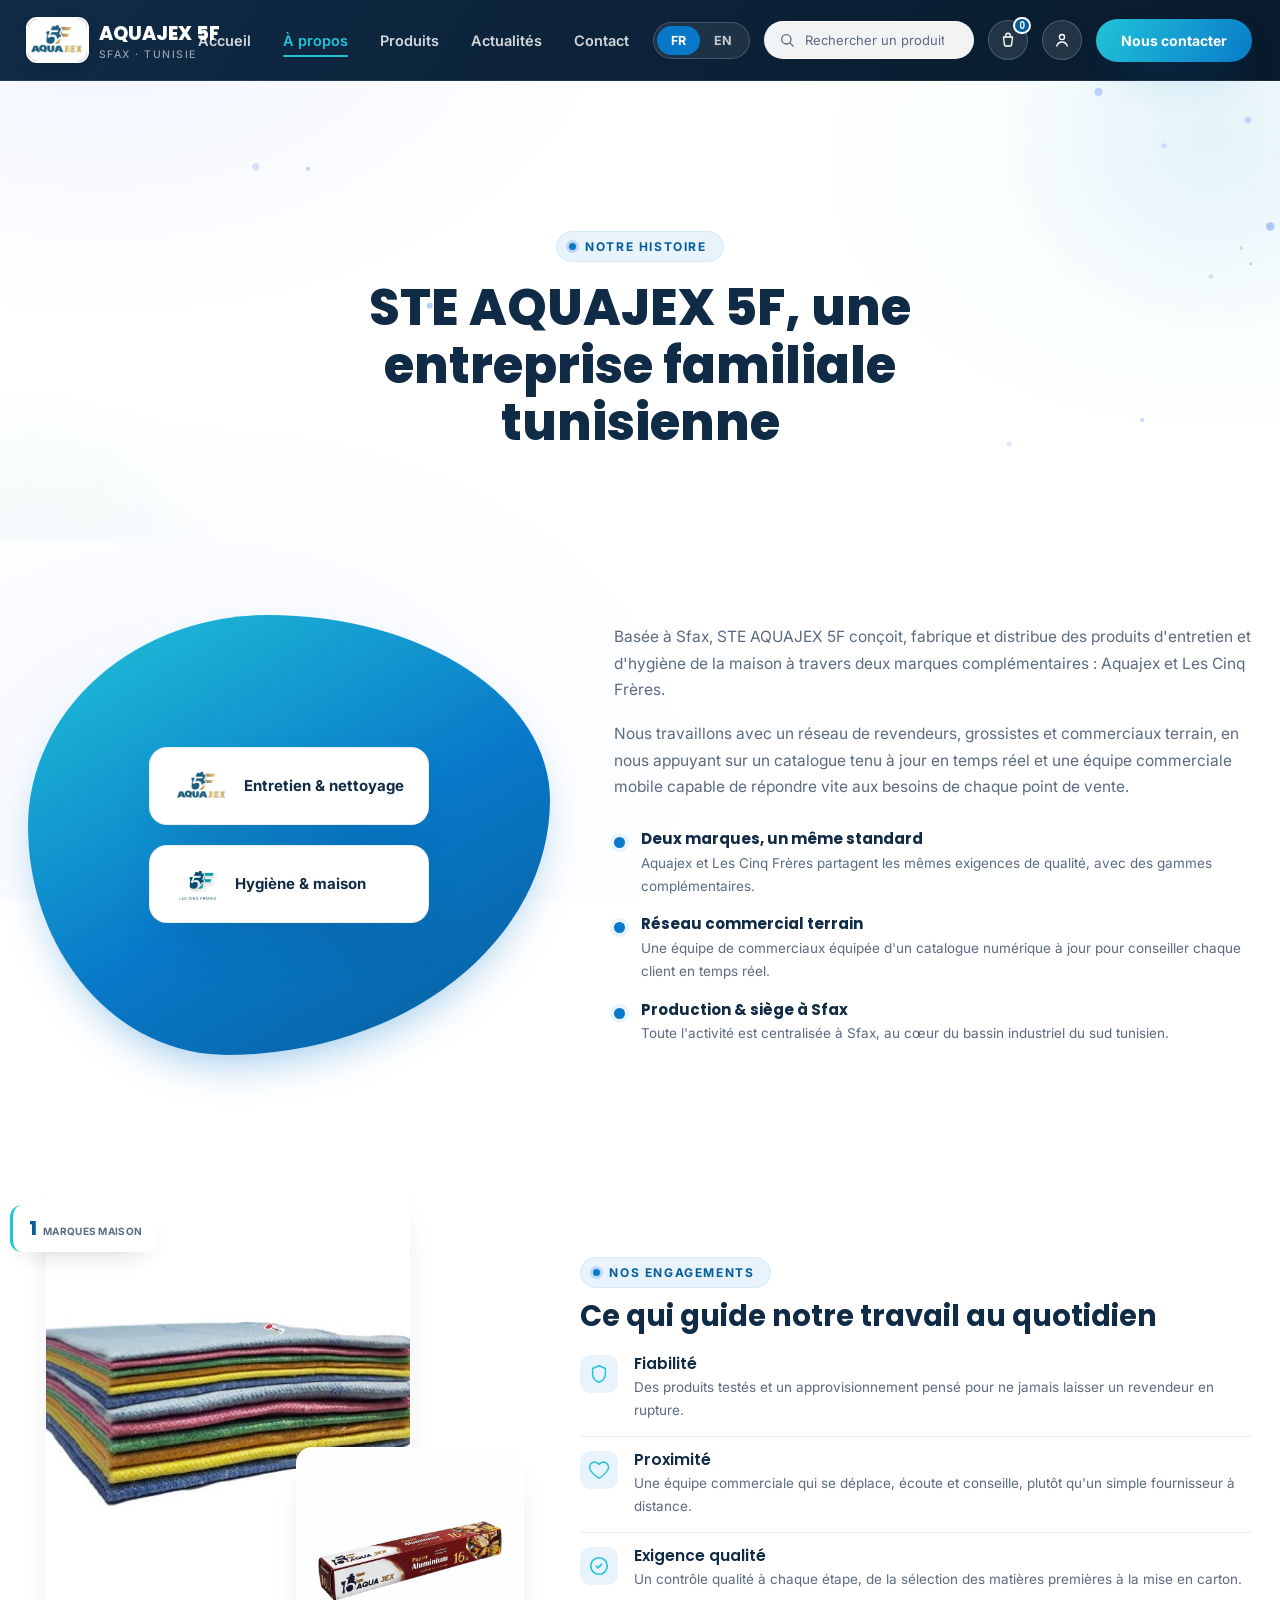
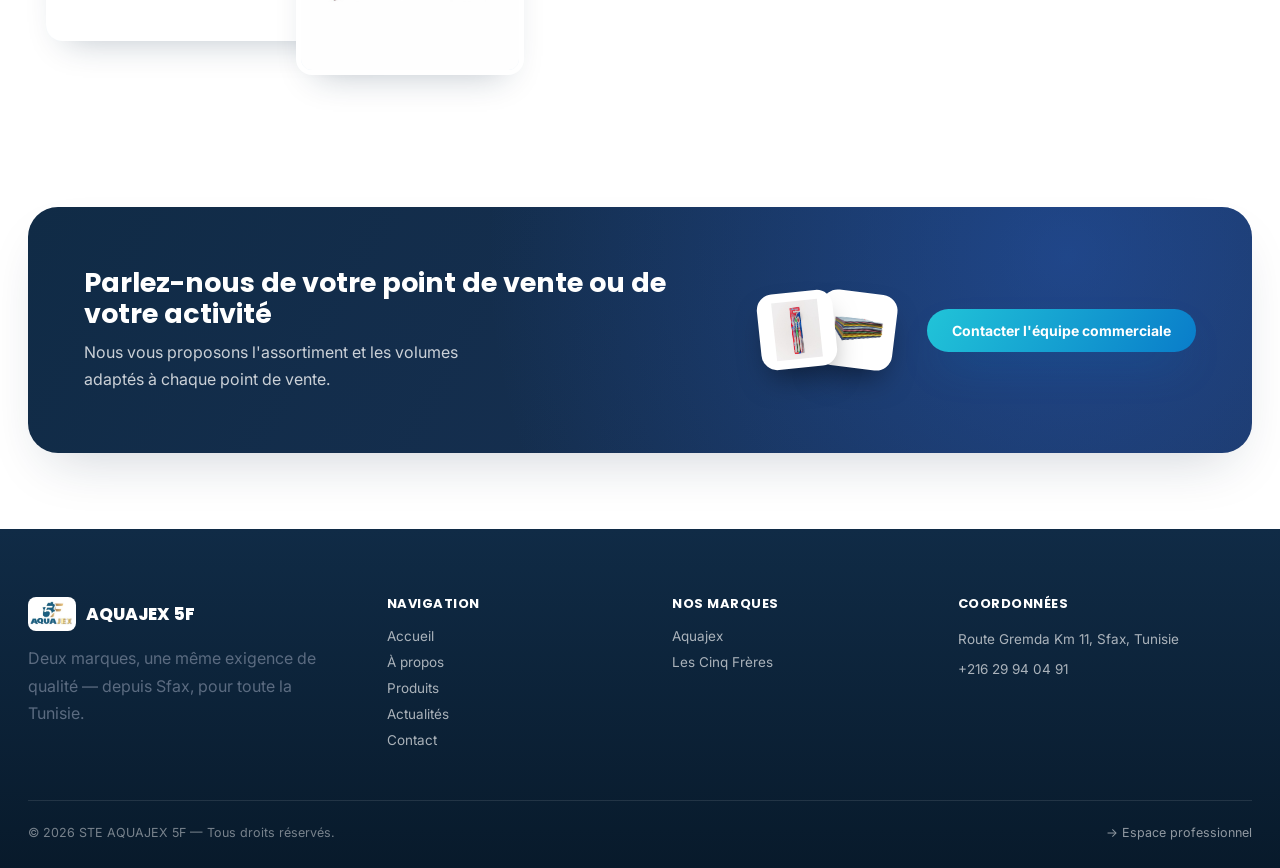
==== about.html @ e7f41054 "Add an animated new-products ticker banner to the homepage" ====
<!doctype html>
<html lang="fr">
<head>
<meta charset="UTF-8" />
<meta name="viewport" content="width=device-width, initial-scale=1" />
<title>À propos — Aquajex 5F</title>
<meta name="description" content="STE AQUAJEX 5F : fabricant et distributeur tunisien basé à Sfax, derrière les marques Aquajex et Les Cinq Frères." />
<link rel="icon" href="images/logo_aquajex.jpg" />
<link rel="preconnect" href="https://fonts.googleapis.com" />
<link rel="preconnect" href="https://fonts.gstatic.com" crossorigin />
<link href="https://fonts.googleapis.com/css2?family=Inter:wght@400;500;600;700&family=Poppins:wght@600;700;800&family=Caveat:wght@600;700&display=swap" rel="stylesheet" />
<link rel="stylesheet" href="css/style.css?v=55" />
</head>
<body>

<header class="site-header">
  <div class="container">
    <a href="index.html" class="brand">
      <img src="images/logo_aquajex.jpg" alt="Aquajex 5F" />
      <span>AQUAJEX 5F<span class="sub">Sfax · Tunisie</span></span>
    </a>
    <nav class="main-nav">
      <a href="index.html" data-i18n="nav.home">Accueil</a>
      <a href="about.html" class="active" data-i18n="nav.about">À propos</a>
      <a href="products.html" data-i18n="nav.products">Produits</a>
      <a href="news.html" data-i18n="nav.news">Actualités</a>
      <a href="contact.html" data-i18n="nav.contact">Contact</a>
    </nav>
    <div class="header-actions">
      <div class="lang-switch">
        <button data-lang="fr">FR</button>
        <button data-lang="en">EN</button>
      </div>
      <form class="header-search" action="products.html" method="get">
        <svg width="16" height="16" viewBox="0 0 24 24" fill="none"><circle cx="11" cy="11" r="7" stroke="currentColor" stroke-width="2"/><path d="M21 21l-4.3-4.3" stroke="currentColor" stroke-width="2" stroke-linecap="round"/></svg>
        <input type="search" name="q" data-i18n-placeholder="header.search" placeholder="Rechercher un produit..." />
      </form>
      <button type="button" class="icon-btn icon-cart" id="cart-toggle" aria-label="Panier" title="Panier">
        <svg width="18" height="18" viewBox="0 0 24 24" fill="none"><path d="M6 8h12l-1.2 10.2a2 2 0 01-2 1.8H9.2a2 2 0 01-2-1.8L6 8z" stroke="currentColor" stroke-width="1.8" stroke-linejoin="round"/><path d="M9 8V6a3 3 0 016 0v2" stroke="currentColor" stroke-width="1.8" stroke-linecap="round"/></svg>
        <span class="badge" id="cart-count" hidden>0</span>
      </button>
      <a href="https://malekjaber8.github.io/aquajex/" target="_blank" rel="noopener" class="icon-btn icon-account" aria-label="Espace professionnel" title="Espace professionnel">
        <svg width="18" height="18" viewBox="0 0 24 24" fill="none"><circle cx="12" cy="8" r="3.4" stroke="currentColor" stroke-width="1.8"/><path d="M5 20c1.3-3.5 4-5.3 7-5.3s5.7 1.8 7 5.3" stroke="currentColor" stroke-width="1.8" stroke-linecap="round"/></svg>
      </a>
      <a href="contact.html" class="btn btn-primary"><span class="full" data-i18n="nav.cta">Nous contacter</span></a>
      <button class="menu-toggle" aria-label="Menu"><span></span><span></span><span></span></button>
    </div>
  </div>
</header>

<section class="hero hero-compact">
  <canvas class="hero-canvas" id="hero-particles"></canvas>
  <div class="hero-blob-bg blob-a"></div>
  <div class="hero-blob-bg blob-b"></div>
  <div class="container">
    <div>
      <span class="eyebrow" data-i18n="about.eyebrow">Notre histoire</span>
      <h1 data-i18n="about.title">STE AQUAJEX 5F, une entreprise familiale tunisienne</h1>
    </div>
  </div>
</section>

<section class="alt">
  <div class="container">
    <div class="about-split">
      <div class="about-figure reveal">
        <div class="logos">
          <div class="pill">
            <img src="images/logo_aquajex.jpg" alt="Aquajex" />
            <span data-i18n="about.badge1">Entretien & nettoyage</span>
          </div>
          <div class="pill">
            <img src="images/logo_cinq_freres.png" alt="Les Cinq Frères" />
            <span data-i18n="about.badge2">Hygiène & maison</span>
          </div>
        </div>
      </div>
      <div class="reveal">
        <p style="margin-bottom:18px; font-size:15.5px;" data-i18n="about.p1">Basée à Sfax, STE AQUAJEX 5F conçoit, fabrique et distribue des produits d'entretien et d'hygiène de la maison à travers deux marques complémentaires : Aquajex et Les Cinq Frères.</p>
        <p style="font-size:15.5px;" data-i18n="about.p2">Nous travaillons avec un réseau de revendeurs, grossistes et commerciaux terrain, en nous appuyant sur un catalogue tenu à jour en temps réel et une équipe commerciale mobile capable de répondre vite aux besoins de chaque point de vente.</p>

        <div class="timeline">
          <div class="timeline-item">
            <div class="timeline-dot"></div>
            <div>
              <h4 data-i18n="about.tl1.title">Deux marques, un même standard</h4>
              <p data-i18n="about.tl1.text">Aquajex et Les Cinq Frères partagent les mêmes exigences de qualité, avec des gammes complémentaires.</p>
            </div>
          </div>
          <div class="timeline-item">
            <div class="timeline-dot"></div>
            <div>
              <h4 data-i18n="about.tl2.title">Réseau commercial terrain</h4>
              <p data-i18n="about.tl2.text">Une équipe de commerciaux équipée d'un catalogue numérique à jour pour conseiller chaque client en temps réel.</p>
            </div>
          </div>
          <div class="timeline-item">
            <div class="timeline-dot"></div>
            <div>
              <h4 data-i18n="about.tl3.title">Production & siège à Sfax</h4>
              <p data-i18n="about.tl3.text">Toute l'activité est centralisée à Sfax, au cœur du bassin industriel du sud tunisien.</p>
            </div>
          </div>
        </div>
      </div>
    </div>
  </div>
</section>

<section class="value-section">
  <div class="deco-blob deco-1"></div>
  <div class="deco-blob deco-2"></div>
  <div class="container">
    <div class="why-split">
      <div class="why-media reveal">
        <div class="why-photo why-photo-1">
          <img src="images/products/serpilliere.jpg" alt="Serpillières Les Cinq Frères" loading="lazy" />
        </div>
        <div class="why-photo why-photo-2">
          <img src="images/products/aluminium.jpg" alt="Papier aluminium Les Cinq Frères" loading="lazy" />
        </div>
        <div class="why-badge">
          <strong data-count="2" data-suffix="">0</strong>
          <span data-i18n="home.stat1.l">marques maison</span>
        </div>
      </div>
      <div class="why-content">
        <div class="section-head left reveal">
          <span class="eyebrow" data-i18n="about.values.eyebrow">Nos engagements</span>
          <h2 data-i18n="about.values.title">Ce qui guide notre travail au quotidien</h2>
        </div>
        <div class="why-list">
          <div class="why-item reveal">
            <div class="why-icon">
              <svg width="22" height="22" viewBox="0 0 24 24" fill="none"><path d="M12 3l7 3v6c0 4.5-3 7.5-7 9-4-1.5-7-4.5-7-9V6l7-3z" stroke="currentColor" stroke-width="1.6" stroke-linejoin="round"/></svg>
            </div>
            <div>
              <h3 data-i18n="about.v1.title">Fiabilité</h3>
              <p data-i18n="about.v1.text">Des produits testés et un approvisionnement pensé pour ne jamais laisser un revendeur en rupture.</p>
            </div>
          </div>
          <div class="why-item reveal">
            <div class="why-icon">
              <svg width="22" height="22" viewBox="0 0 24 24" fill="none"><path d="M12 21s-7-4.6-9.5-9A5.5 5.5 0 0112 6a5.5 5.5 0 019.5 6c-2.5 4.4-9.5 9-9.5 9z" stroke="currentColor" stroke-width="1.6" stroke-linejoin="round"/></svg>
            </div>
            <div>
              <h3 data-i18n="about.v2.title">Proximité</h3>
              <p data-i18n="about.v2.text">Une équipe commerciale qui se déplace, écoute et conseille, plutôt qu'un simple fournisseur à distance.</p>
            </div>
          </div>
          <div class="why-item reveal">
            <div class="why-icon">
              <svg width="22" height="22" viewBox="0 0 24 24" fill="none"><path d="M9 12l2 2 4-4M21 12a9 9 0 11-18 0 9 9 0 0118 0z" stroke="currentColor" stroke-width="1.8" stroke-linecap="round" stroke-linejoin="round"/></svg>
            </div>
            <div>
              <h3 data-i18n="about.v3.title">Exigence qualité</h3>
              <p data-i18n="about.v3.text">Un contrôle qualité à chaque étape, de la sélection des matières premières à la mise en carton.</p>
            </div>
          </div>
        </div>
      </div>
    </div>
  </div>
</section>

<section>
  <div class="container">
    <div class="cta-band reveal">
      <div>
        <h2 data-i18n="home.cta.title">Envie de référencer nos produits ?</h2>
        <p data-i18n="home.cta.text">Parlez-nous de votre point de vente ou de votre activité : nous vous proposons l'assortiment et les volumes adaptés.</p>
      </div>
      <div class="cta-photos">
        <div class="tile"><img src="images/products/featured/brosse-a-dents.jpg" alt="Brosses à dents Aquajex" loading="lazy" /></div>
        <div class="tile"><img src="images/products/featured/serpilliere.jpg" alt="Serpillières Les Cinq Frères" loading="lazy" /></div>
      </div>
      <div class="actions">
        <a href="contact.html" class="btn btn-gold"><span data-i18n="home.cta.btn">Contacter l'équipe commerciale</span></a>
      </div>
    </div>
  </div>
</section>

<footer class="site-footer">
  <div class="container">
    <div class="footer-grid">
      <div>
        <div class="footer-brand">
          <img src="images/logo_aquajex.jpg" alt="Aquajex 5F" />
          AQUAJEX 5F
        </div>
        <p data-i18n="footer.tagline">Deux marques, une même exigence de qualité — depuis Sfax, pour toute la Tunisie.</p>
      </div>
      <div class="footer-col">
        <h4 data-i18n="footer.nav">Navigation</h4>
        <a href="index.html" data-i18n="nav.home">Accueil</a>
        <a href="about.html" data-i18n="nav.about">À propos</a>
        <a href="products.html" data-i18n="nav.products">Produits</a>
        <a href="news.html" data-i18n="nav.news">Actualités</a>
        <a href="contact.html" data-i18n="nav.contact">Contact</a>
      </div>
      <div class="footer-col">
        <h4 data-i18n="footer.brands">Nos marques</h4>
        <a href="products.html">Aquajex</a>
        <a href="products.html">Les Cinq Frères</a>
      </div>
      <div class="footer-col">
        <h4 data-i18n="footer.contact">Coordonnées</h4>
        <p>Route Gremda Km 11, Sfax, Tunisie</p>
        <a href="tel:+21629940491">+216 29 94 04 91</a>
      </div>
    </div>
    <div class="footer-bottom">
      <span>© <span id="year"></span> STE AQUAJEX 5F — <span data-i18n="footer.rights">Tous droits réservés.</span></span>
      <a href="https://malekjaber8.github.io/aquajex/" target="_blank" rel="noopener" style="color:rgba(255,255,255,.55);">→ <span data-i18n="footer.internal">Espace professionnel</span></a>
    </div>
  </div>
</footer>

<div class="cart-drawer" id="cart-drawer">
  <div class="cart-drawer-panel">
    <div class="cart-drawer-head">
      <h3 data-i18n="cart.title">Votre panier</h3>
      <button type="button" class="cart-drawer-close" id="cart-drawer-close" aria-label="Fermer">
        <svg width="15" height="15" viewBox="0 0 24 24" fill="none"><path d="M6 6l12 12M18 6L6 18" stroke="currentColor" stroke-width="2" stroke-linecap="round"/></svg>
      </button>
    </div>
    <div class="cart-drawer-scroll">
      <div class="cart-items" id="cart-items"></div>
      <p class="cart-empty" id="cart-empty" data-i18n="cart.empty">Votre panier est vide.</p>
      <form id="cart-checkout-form" class="cart-checkout-form" hidden>
        <h4 data-i18n="cart.checkout.title">Vos coordonnées</h4>
        <div class="field">
          <label data-i18n="cart.form.type">Vous êtes</label>
          <select name="clientType" id="cart-client-type">
            <option value="particulier" data-i18n="cart.form.type.individual">Particulier</option>
            <option value="societe" data-i18n="cart.form.type.company">Société</option>
          </select>
        </div>
        <div class="field" id="cart-company-field" hidden>
          <label data-i18n="cart.form.companyname">Nom de la société</label>
          <input type="text" name="societe" />
        </div>
        <div class="form-row">
          <div class="field">
            <label data-i18n="cart.form.lastname">Nom</label>
            <input type="text" name="nom" required />
          </div>
          <div class="field">
            <label data-i18n="cart.form.firstname">Prénom</label>
            <input type="text" name="prenom" required />
          </div>
        </div>
        <div class="form-row">
          <div class="field">
            <label data-i18n="cart.form.phone">Téléphone</label>
            <input type="tel" name="phone" required />
          </div>
          <div class="field">
            <label data-i18n="cart.form.city">Ville</label>
            <input type="text" name="ville" required />
          </div>
        </div>
        <div class="field">
          <label data-i18n="cart.form.address">Adresse</label>
          <input type="text" name="adresse" required />
        </div>
        <button type="submit" class="btn btn-gold" style="width:100%; justify-content:center;">
          <span data-i18n="cart.form.submit">Envoyer la commande</span>
        </button>
        <p id="cart-form-status" role="status" style="font-size:12.5px; margin-top:12px; font-weight:700;"></p>
      </form>
    </div>
  </div>
</div>

<script src="js/main.js?v=55"></script>
<script>document.getElementById('year').textContent = new Date().getFullYear();</script>
</body>
</html>
---- css/style.css ----
:root {
  --blue: #0879c9;
  --blue-deep: #075d9c;
  --blue-bright: #21c4d8;
  --blue-soft: #e8f3fb;
  --blue-soft2: #d3e9f7;
  --navy: #102b46;
  --navy-deep: #081a2b;
  --gold: #e3b655;
  --teal: #21c4d8;
  --ink: #16222f;
  --muted: #5b6b80;
  --line: rgba(16, 43, 70, 0.08);
  --bg: #ffffff;
  --card: #ffffff;
  --shadow: 0 24px 56px -22px rgba(16, 43, 70, 0.22);
  --shadow-sm: 0 10px 28px -14px rgba(16, 43, 70, 0.16);
  --shadow-blue: 0 20px 44px -16px rgba(8, 121, 201, 0.45);
  --radius: 22px;
  --radius-sm: 14px;
  --maxw: 1320px;
}

* {
  box-sizing: border-box;
}

html {
  scroll-behavior: smooth;
}

body {
  margin: 0;
  font-family: "Inter", -apple-system, BlinkMacSystemFont, "Segoe UI", sans-serif;
  color: var(--ink);
  background:
    radial-gradient(900px 560px at 8% 0%, rgba(47, 111, 237, 0.07), transparent 60%),
    radial-gradient(760px 520px at 95% 18%, rgba(63, 208, 201, 0.06), transparent 60%),
    radial-gradient(900px 620px at 15% 85%, rgba(47, 111, 237, 0.05), transparent 60%),
    var(--bg);
  background-attachment: fixed;
  -webkit-font-smoothing: antialiased;
  overflow-x: hidden;
}

h1, h2, h3, h4 {
  font-family: "Poppins", "Inter", sans-serif;
  color: var(--navy);
  line-height: 1.15;
  margin: 0;
}

p {
  margin: 0;
  color: var(--muted);
  line-height: 1.7;
}

a {
  color: inherit;
  text-decoration: none;
}

img {
  max-width: 100%;
  display: block;
}

.container {
  max-width: var(--maxw);
  margin: 0 auto;
  padding: 0 28px;
}

.script {
  font-family: "Caveat", cursive;
}

.eyebrow {
  display: inline-flex;
  align-items: center;
  gap: 9px;
  font-size: 12px;
  font-weight: 700;
  letter-spacing: 1.6px;
  text-transform: uppercase;
  color: var(--blue-deep);
  background: var(--blue-soft);
  border: 1px solid var(--blue-soft2);
  padding: 7px 16px 7px 12px;
  border-radius: 30px;
}

.eyebrow::before {
  content: "";
  width: 7px;
  height: 7px;
  border-radius: 50%;
  background: var(--blue);
  box-shadow: 0 0 0 3px rgba(47, 111, 237, 0.22);
  animation: pulse-dot 2.4s ease-in-out infinite;
}

@keyframes pulse-dot {
  0%, 100% { transform: scale(1); }
  50% { transform: scale(1.35); }
}

/* ---------- Header ---------- */

.site-header {
  position: sticky;
  top: 0;
  z-index: 100;
  background: linear-gradient(120deg, var(--navy), var(--navy-deep));
  border-bottom: 1px solid rgba(255, 255, 255, 0.08);
}

.site-header .container {
  display: grid;
  grid-template-columns: auto 1fr auto;
  align-items: center;
  column-gap: 24px;
  height: 80px;
  max-width: 1400px;
}

.brand {
  display: flex;
  align-items: center;
  gap: 12px;
  font-family: "Poppins", sans-serif;
  font-weight: 800;
  font-size: 19px;
  color: #fff;
  flex-shrink: 0;
  white-space: nowrap;
}

.brand img {
  height: 42px;
  width: auto;
  flex-shrink: 0;
  border-radius: 9px;
  box-shadow: 0 0 0 2px #fff, 0 6px 16px -6px rgba(0, 0, 0, 0.35);
}

.brand span.sub {
  display: block;
  white-space: nowrap;
  font-family: "Inter", sans-serif;
  font-weight: 500;
  font-size: 10.5px;
  letter-spacing: 1.5px;
  color: rgba(255, 255, 255, 0.55);
  text-transform: uppercase;
}

nav.main-nav {
  display: flex;
  align-items: center;
  justify-self: center;
  gap: 32px;
}

nav.main-nav a {
  font-size: 14.5px;
  font-weight: 600;
  color: rgba(255, 255, 255, 0.82);
  position: relative;
  padding: 6px 0;
  white-space: nowrap;
  transition: color 0.2s ease;
}

nav.main-nav a.active,
nav.main-nav a:hover {
  color: var(--teal);
}

nav.main-nav a.active::after {
  content: "";
  position: absolute;
  left: 0;
  right: 0;
  bottom: -2px;
  height: 2px;
  background: var(--teal);
  border-radius: 2px;
}

.header-actions {
  display: flex;
  align-items: center;
  gap: 14px;
  flex-shrink: 0;
}

.lang-switch {
  display: flex;
  border: 1px solid rgba(255, 255, 255, 0.18);
  border-radius: 20px;
  overflow: hidden;
  background: rgba(255, 255, 255, 0.08);
  padding: 3px;
}

.lang-switch button {
  border: none;
  background: transparent;
  font-family: inherit;
  font-size: 12.5px;
  font-weight: 700;
  padding: 7px 14px;
  cursor: pointer;
  color: rgba(255, 255, 255, 0.75);
  border-radius: 16px;
}

.lang-switch button.active {
  background: var(--blue);
  color: #fff;
}

.btn {
  display: inline-flex;
  align-items: center;
  gap: 8px;
  padding: 13px 25px;
  border-radius: 30px;
  font-weight: 700;
  font-size: 14px;
  cursor: pointer;
  border: none;
  white-space: nowrap;
  position: relative;
  overflow: hidden;
  transition: transform 0.2s ease, box-shadow 0.2s ease;
}

.btn svg {
  flex-shrink: 0;
}

.btn:active {
  transform: translateY(1px) scale(0.98);
}

.btn-primary {
  background: linear-gradient(120deg, var(--navy), #1a3258);
  color: #fff;
  box-shadow: 0 12px 24px -10px rgba(16, 35, 63, 0.55);
}

.btn-primary:hover {
  transform: translateY(-2px);
  box-shadow: 0 18px 30px -10px rgba(16, 35, 63, 0.65);
}

.site-header .btn-primary {
  background: linear-gradient(120deg, var(--blue-bright), var(--blue), var(--blue-deep));
  background-size: 220% 100%;
  box-shadow: var(--shadow-blue);
}

.site-header .btn-primary:hover {
  background-position: 100% 0;
  box-shadow: 0 22px 40px -14px rgba(8, 121, 201, 0.6);
}

.btn-gold {
  background: linear-gradient(120deg, var(--blue-bright), var(--blue), var(--blue-deep));
  background-size: 220% 100%;
  color: #fff;
  box-shadow: var(--shadow-blue);
}

.btn-gold:hover {
  background-position: 100% 0;
  transform: translateY(-2px);
  box-shadow: 0 22px 40px -14px rgba(47, 111, 237, 0.6);
}

.btn-outline {
  background: #fff;
  border: 1.5px solid var(--line);
  color: var(--navy);
  box-shadow: var(--shadow-sm);
}

.btn-outline:hover {
  border-color: var(--blue);
  color: var(--blue);
  transform: translateY(-2px);
}

.btn-whatsapp {
  background: #25d366;
  color: #fff;
  box-shadow: 0 12px 24px -10px rgba(37, 211, 102, 0.55);
}

.btn-whatsapp:hover {
  transform: translateY(-2px);
  box-shadow: 0 18px 30px -10px rgba(37, 211, 102, 0.65);
}

.cta-band .btn-outline {
  background: rgba(255, 255, 255, 0.1);
  border-color: rgba(255, 255, 255, 0.25);
  color: #fff;
  box-shadow: none;
}

.cta-band .btn-outline:hover {
  background: #fff;
  color: var(--navy);
}

.header-search {
  display: flex;
  align-items: center;
  gap: 8px;
  background: rgba(255, 255, 255, 0.95);
  border: 1px solid rgba(255, 255, 255, 0.4);
  border-radius: 20px;
  padding: 9px 14px;
  width: 210px;
  flex-shrink: 0;
}

.header-search svg {
  color: var(--muted);
  flex-shrink: 0;
}

.header-search input {
  border: none;
  background: transparent;
  font-family: inherit;
  font-size: 13px;
  color: var(--navy);
  outline: none;
  width: 100%;
  min-width: 0;
}

.header-search input::placeholder {
  color: var(--muted);
}

.icon-btn {
  position: relative;
  display: flex;
  align-items: center;
  justify-content: center;
  width: 40px;
  height: 40px;
  border-radius: 50%;
  background: rgba(255, 255, 255, 0.1);
  color: #fff;
  border: 1px solid rgba(255, 255, 255, 0.2);
  flex-shrink: 0;
  transition: background 0.2s ease, color 0.2s ease, transform 0.2s ease;
}

.icon-btn:hover {
  background: var(--blue);
  color: #fff;
  transform: translateY(-2px);
}

.icon-btn .badge {
  position: absolute;
  top: -4px;
  right: -4px;
  min-width: 17px;
  height: 17px;
  padding: 0 4px;
  border-radius: 10px;
  background: var(--blue-deep);
  color: #fff;
  font-size: 10px;
  font-weight: 800;
  display: flex;
  align-items: center;
  justify-content: center;
  border: 2px solid #fff;
}

.menu-toggle {
  display: none;
  background: none;
  border: none;
  cursor: pointer;
  padding: 6px;
}

.menu-toggle span {
  display: block;
  width: 22px;
  height: 2px;
  background: #fff;
  margin: 5px 0;
  border-radius: 2px;
}

/* ---------- Hero ---------- */

.hero {
  position: relative;
  padding: 64px 0 30px;
  overflow: hidden;
}

.hero .container {
  position: relative;
  z-index: 2;
  display: grid;
  grid-template-columns: 1fr 0.95fr;
  gap: 50px;
  align-items: center;
}

.hero h1 {
  font-size: 50px;
  font-weight: 800;
  margin: 18px 0 20px;
}

.hero h1 .accent {
  position: relative;
  color: var(--blue);
  white-space: nowrap;
}

.hero h1 .accent svg {
  position: absolute;
  left: 0;
  bottom: -14px;
  width: 100%;
  height: 14px;
}

.hero p.lead {
  font-size: 17px;
  max-width: 500px;
  margin-bottom: 34px;
}

.hero-actions {
  display: flex;
  gap: 14px;
  flex-wrap: wrap;
}

.hero-stats {
  display: flex;
  gap: 30px;
  margin-top: 34px;
}

.hero-stats > div {
  display: flex;
  align-items: center;
  gap: 12px;
}

.stat-icon {
  width: 46px;
  height: 46px;
  border-radius: 50%;
  background: var(--blue-soft);
  color: var(--blue);
  display: flex;
  align-items: center;
  justify-content: center;
  flex-shrink: 0;
}

.hero-stats strong {
  display: block;
  font-family: "Poppins", sans-serif;
  font-size: 23px;
  color: var(--navy);
  font-weight: 800;
  line-height: 1.1;
}

.hero-stats span {
  font-size: 12px;
  color: var(--muted);
  letter-spacing: 0.2px;
}

/* ---------- Hero visual: illustrated water panel ---------- */

.hero-visual {
  position: relative;
  display: flex;
  align-items: center;
  justify-content: center;
  min-height: 460px;
}

.hero-blob {
  position: absolute;
  inset: 0;
  background: linear-gradient(150deg, var(--blue-bright) 0%, var(--blue) 55%, var(--blue-deep) 100%);
  border-radius: 42% 58% 68% 32% / 45% 40% 60% 55%;
  animation: blob-morph 11s ease-in-out infinite alternate;
  box-shadow: var(--shadow-blue);
}

@keyframes blob-morph {
  0% { border-radius: 42% 58% 68% 32% / 45% 40% 60% 55%; }
  50% { border-radius: 58% 42% 40% 60% / 60% 55% 45% 40%; }
  100% { border-radius: 48% 52% 55% 45% / 40% 60% 40% 60%; }
}

.hero-canvas {
  position: absolute;
  inset: 0;
  z-index: 1;
  pointer-events: none;
}

.hero-visual .ripple {
  position: absolute;
  top: 50%;
  left: 50%;
  width: 220px;
  height: 220px;
  margin: -110px 0 0 -110px;
  border-radius: 50%;
  border: 1.5px solid rgba(255, 255, 255, 0.55);
  z-index: 1;
}

.hero-visual .ripple-1 {
  animation: ripple 3.6s ease-out infinite;
}

.hero-visual .ripple-2 {
  animation: ripple 3.6s ease-out infinite 1.2s;
}

.hero-visual .ripple-3 {
  animation: ripple 3.6s ease-out infinite 2.4s;
}

@keyframes ripple {
  0% { transform: scale(0.6); opacity: 0.9; }
  100% { transform: scale(1.8); opacity: 0; }
}

.logo-medal {
  position: relative;
  z-index: 2;
  width: 196px;
  height: 196px;
  border-radius: 50%;
  display: flex;
  align-items: center;
  justify-content: center;
  animation: float-medal 5s ease-in-out infinite;
}

@keyframes float-medal {
  0%, 100% { transform: translateY(0); }
  50% { transform: translateY(-14px); }
}

.logo-medal .medal-inner {
  position: relative;
  width: 100%;
  height: 100%;
  border-radius: 50%;
  background: #ffffff;
  box-shadow: 0 25px 60px -18px rgba(16, 35, 63, 0.45), 0 0 0 10px rgba(255, 255, 255, 0.35);
  display: flex;
  align-items: center;
  justify-content: center;
  padding: 24px;
}

.logo-medal img {
  width: 100%;
  height: auto;
  object-fit: contain;
}

.script-tag {
  position: absolute;
  top: 10%;
  right: 4%;
  z-index: 2;
  font-size: 26px;
  line-height: 1.25;
  color: #fff;
  text-align: right;
  text-shadow: 0 4px 14px rgba(8, 21, 40, 0.3);
  transform: rotate(-4deg);
}

.bubble {
  position: absolute;
  z-index: 1;
  border-radius: 50%;
  background: radial-gradient(circle at 32% 28%, rgba(255, 255, 255, 0.9), rgba(255, 255, 255, 0.15) 70%);
  animation: bubble-rise linear infinite;
}

@keyframes bubble-rise {
  0% { transform: translateY(0) scale(1); opacity: 0; }
  10% { opacity: 0.85; }
  90% { opacity: 0.5; }
  100% { transform: translateY(-260px) scale(0.6); opacity: 0; }
}

.brand-chip {
  position: absolute;
  z-index: 2;
  display: flex;
  align-items: center;
  gap: 10px;
  background: #ffffff;
  border: 1px solid var(--line);
  border-radius: 16px;
  padding: 10px 16px 10px 10px;
  box-shadow: var(--shadow);
}

.brand-chip img {
  height: 28px;
  width: auto;
  border-radius: 6px;
}

.brand-chip span {
  font-size: 12.5px;
  font-weight: 700;
  color: var(--navy);
  white-space: nowrap;
}

.brand-chip.chip-bottom {
  bottom: 2%;
  left: -2%;
  animation: float-chip 4.5s ease-in-out infinite;
  animation-delay: 0.4s;
}

@keyframes float-chip {
  0%, 100% { transform: translateY(0); }
  50% { transform: translateY(-10px); }
}

/* ---------- Compact hero (inner pages) ---------- */

.hero.hero-compact {
  padding: 150px 0 70px;
}

.hero.hero-compact .container {
  grid-template-columns: 1fr;
  text-align: center;
}

.hero.hero-compact h1 {
  margin: 18px auto 16px;
  max-width: 760px;
}

.hero.hero-compact p.lead {
  margin: 0 auto;
}

.hero.hero-compact .hero-blob-bg {
  position: absolute;
  z-index: 0;
  border-radius: 50%;
  filter: blur(6px);
  opacity: 0.5;
}

.hero.hero-compact .blob-a {
  top: -160px;
  right: -140px;
  width: 420px;
  height: 420px;
  background: radial-gradient(circle, var(--blue-soft2), transparent 70%);
  animation: blob-morph 13s ease-in-out infinite alternate;
}

.hero.hero-compact.hero-with-visual .container {
  grid-template-columns: 1fr 0.9fr;
  text-align: left;
}

.hero.hero-compact.hero-with-visual h1,
.hero.hero-compact.hero-with-visual p.lead {
  margin-left: 0;
  margin-right: 0;
}

.hero.hero-compact.hero-with-visual .hero-visual {
  min-height: 380px;
}

/* ---------- Product-photo hero panel (Produits page) ---------- */

.product-hero-panel {
  position: relative;
  z-index: 1;
  width: 100%;
  max-width: 440px;
  aspect-ratio: 4 / 3;
  border-radius: 28px;
  overflow: hidden;
  box-shadow: var(--shadow-blue);
}

.product-hero-panel img {
  width: 100%;
  height: 100%;
  object-fit: cover;
}

.product-hero-panel::after {
  content: "";
  position: absolute;
  inset: 0;
  background: linear-gradient(200deg, rgba(47, 111, 237, 0.22), transparent 55%);
}

.hero-visual .panel-deco {
  position: absolute;
  z-index: 0;
  border-radius: 50%;
  filter: blur(2px);
}

.hero-visual .panel-deco-a {
  width: 320px;
  height: 320px;
  top: -40px;
  right: -50px;
  background: radial-gradient(circle, var(--blue-soft2), transparent 70%);
  animation: blob-morph 13s ease-in-out infinite alternate;
}

.hero-visual .panel-deco-b {
  width: 240px;
  height: 240px;
  bottom: -30px;
  left: -40px;
  background: radial-gradient(circle, #eaf7f6, transparent 70%);
  animation: blob-morph 16s ease-in-out infinite alternate-reverse;
}

.hero-visual .script-tag.script-tag-panel {
  top: -30px;
  right: 4%;
  font-size: 21px;
  color: var(--blue-deep);
  text-shadow: none;
}

.hero-dots {
  position: absolute;
  z-index: 2;
  bottom: -26px;
  left: 50%;
  transform: translateX(-50%);
  display: flex;
  gap: 7px;
}

.hero-dots span {
  width: 7px;
  height: 7px;
  border-radius: 50%;
  background: var(--blue-soft2);
}

.hero-dots span.active {
  width: 20px;
  border-radius: 4px;
  background: var(--blue);
}

.hero.hero-compact .blob-b {
  bottom: -200px;
  left: -160px;
  width: 380px;
  height: 380px;
  background: radial-gradient(circle, #eaf7f6, transparent 70%);
  animation: blob-morph 16s ease-in-out infinite alternate-reverse;
}

/* ---------- Home news ticker (animated strip of newest products) ---------- */

.news-ticker-section {
  padding: 50px 0 60px;
  overflow: hidden;
}

.news-ticker-head {
  text-align: center;
  display: flex;
  flex-direction: column;
  align-items: center;
  gap: 10px;
  margin-bottom: 30px;
}

.news-ticker-head h2 {
  font-size: 28px;
}

.eyebrow-pulse::before {
  content: "";
  width: 7px;
  height: 7px;
  border-radius: 50%;
  background: var(--blue);
  box-shadow: 0 0 0 3px rgba(8, 121, 201, 0.22);
  animation: pulse-dot 1.8s ease-in-out infinite;
}

.news-ticker-mask {
  position: relative;
  overflow: hidden;
  -webkit-mask-image: linear-gradient(90deg, transparent, #000 6%, #000 94%, transparent);
  mask-image: linear-gradient(90deg, transparent, #000 6%, #000 94%, transparent);
}

.news-ticker-track {
  display: flex;
  gap: 20px;
  width: max-content;
  animation: ticker-scroll 32s linear infinite;
}

.news-ticker-track:hover {
  animation-play-state: paused;
}

@keyframes ticker-scroll {
  from {
    transform: translateX(0);
  }
  to {
    transform: translateX(-50%);
  }
}

.ticker-card {
  flex: 0 0 auto;
  width: 190px;
  background: var(--card);
  border: 1px solid var(--line);
  border-radius: var(--radius-sm);
  box-shadow: var(--shadow-sm);
  padding: 14px;
  display: flex;
  flex-direction: column;
  gap: 10px;
  transition: transform 0.25s ease, box-shadow 0.25s ease;
}

.ticker-card:hover {
  transform: translateY(-6px);
  box-shadow: var(--shadow);
}

.ticker-card .thumb {
  position: relative;
  border-radius: 12px;
  background: var(--blue-soft);
  aspect-ratio: 1 / 1;
  display: flex;
  align-items: center;
  justify-content: center;
  padding: 14px;
  overflow: hidden;
}

.ticker-card .thumb img {
  max-width: 100%;
  max-height: 100%;
  object-fit: contain;
}

.ticker-card h4 {
  font-size: 13px;
  font-weight: 700;
  color: var(--navy);
  line-height: 1.35;
  display: -webkit-box;
  -webkit-line-clamp: 2;
  -webkit-box-orient: vertical;
  overflow: hidden;
}

.ticker-card .ref {
  font-size: 11px;
  color: var(--muted);
  font-weight: 600;
}

/* ---------- Section shells ---------- */

section {
  padding: 76px 0;
  position: relative;
}

.section-head {
  max-width: 620px;
  margin: 0 auto 44px;
  text-align: center;
  position: relative;
  z-index: 1;
}

.section-head h2 {
  font-size: 36px;
  margin: 16px 0 14px;
}

.section-head.left {
  margin: 0 0 48px;
  text-align: left;
}

.section-head-row {
  display: flex;
  align-items: flex-end;
  justify-content: space-between;
  gap: 24px;
  margin-bottom: 36px;
}

.section-head-row .head-text {
  max-width: 560px;
}

.section-head-row .head-link {
  display: inline-flex;
  align-items: center;
  gap: 6px;
  font-size: 13.5px;
  font-weight: 700;
  color: var(--blue);
  white-space: nowrap;
  flex-shrink: 0;
  padding-bottom: 3px;
}

.section-head-row .head-link svg {
  transition: transform 0.2s ease;
}

.section-head-row .head-link:hover svg {
  transform: translateX(4px);
}

/* ---------- Reveal animation ---------- */

.reveal {
  opacity: 0;
  transform: translateY(28px);
  transition: opacity 0.7s cubic-bezier(.2,.7,.2,1), transform 0.7s cubic-bezier(.2,.7,.2,1);
}

.reveal.in {
  opacity: 1;
  transform: translateY(0);
}

/* ---------- About / value cards ---------- */

.water-flow {
  position: relative;
  background-color: #f3fbff;
  overflow: hidden;
}

.water-flow::before {
  content: "";
  position: absolute;
  top: 0;
  left: 0;
  right: 0;
  height: 360px;
  background-image:
    linear-gradient(
      to bottom,
      #fff 0%,
      rgba(255, 255, 255, 0.25) 20%,
      rgba(243, 251, 255, 0.15) 45%,
      rgba(243, 251, 255, 0.75) 78%,
      #f3fbff 100%
    ),
    url("../images/section-bg-water.jpg");
  background-size: cover;
  background-position: center top;
  background-repeat: no-repeat;
  z-index: 0;
  pointer-events: none;
}

.water-flow > section {
  position: relative;
  z-index: 1;
}

.value-section {
  padding: 56px 0;
}

.value-section .deco-blob {
  display: none;
}

.cta-wrap {
  position: relative;
  overflow: hidden;
  isolation: isolate;
}

.cta-wrap::before {
  content: "";
  position: absolute;
  top: 0;
  left: 0;
  right: 0;
  height: 110px;
  background: linear-gradient(to bottom, rgba(243, 251, 255, 0.85), rgba(255, 255, 255, 0));
  pointer-events: none;
  z-index: -1;
}

.why-split {
  display: grid;
  grid-template-columns: 0.85fr 1.15fr;
  gap: 56px;
  align-items: center;
  position: relative;
  z-index: 1;
}

.hl-blue {
  color: var(--blue);
}

/* ---------- Product photo composition ---------- */

.why-media {
  position: relative;
  padding-bottom: 34px;
  padding-left: 18px;
}

.why-photo {
  overflow: hidden;
  border-radius: 16px;
  background: var(--blue-soft);
  box-shadow: 0 18px 34px -20px rgba(16, 43, 70, 0.3);
}

.why-photo img {
  width: 100%;
  height: 100%;
  object-fit: cover;
  display: block;
}

.why-photo-logo {
  background: #fff;
}

.why-photo-logo img {
  object-fit: contain;
  padding: 14%;
}

.why-photo-1 {
  width: 76%;
  aspect-ratio: 4 / 5;
}

.why-photo-2 {
  position: absolute;
  right: 0;
  bottom: 0;
  width: 46%;
  aspect-ratio: 1 / 1;
  border: 5px solid #fff;
  z-index: 1;
}

.why-badge {
  position: absolute;
  left: -18px;
  top: 18px;
  z-index: 2;
  background: #fff;
  border-radius: 12px;
  padding: 9px 16px;
  box-shadow: 0 12px 26px -16px rgba(16, 43, 70, 0.32);
  display: flex;
  align-items: baseline;
  gap: 6px;
  border-left: 3px solid var(--teal);
}

.why-badge strong {
  font-family: "Poppins", sans-serif;
  font-size: 19px;
  font-weight: 800;
  color: var(--blue-deep);
}

.why-badge span {
  font-size: 10px;
  color: var(--muted);
  font-weight: 700;
  text-transform: uppercase;
  letter-spacing: 0.3px;
}

/* ---------- Content column ---------- */

.why-content .section-head {
  text-align: left;
  margin: 0 0 22px;
  max-width: none;
}

.why-content .section-head h2 {
  font-size: 29px;
  font-weight: 700;
  margin: 12px 0 10px;
}

.why-content .section-head p.lead {
  max-width: 440px;
  font-size: 15.5px;
  line-height: 1.6;
}

.why-list {
  display: grid;
  gap: 0;
}

.why-item {
  display: flex;
  gap: 16px;
  align-items: flex-start;
  padding: 14px 0;
  border-top: 1px solid var(--line);
}

.why-item:first-child {
  border-top: none;
  padding-top: 0;
}

.why-icon {
  flex-shrink: 0;
  width: 38px;
  height: 38px;
  border-radius: 11px;
  display: flex;
  align-items: center;
  justify-content: center;
  background: var(--blue-soft);
  color: var(--teal);
}

.why-item h3 {
  font-size: 15.5px;
  font-weight: 600;
  margin-bottom: 3px;
}

.why-item p {
  font-size: 13.5px;
  margin: 0;
}

/* ---------- About split ---------- */

.about-split {
  display: grid;
  grid-template-columns: 0.9fr 1.1fr;
  gap: 64px;
  align-items: center;
}

.about-figure {
  position: relative;
  border-radius: 46% 54% 62% 38% / 48% 42% 58% 52%;
  background: linear-gradient(150deg, var(--blue-bright), var(--blue) 55%, var(--blue-deep));
  min-height: 440px;
  display: flex;
  align-items: center;
  justify-content: center;
  overflow: hidden;
  box-shadow: var(--shadow-blue);
  animation: blob-morph 14s ease-in-out infinite alternate;
}

.about-figure .logos {
  position: relative;
  display: flex;
  flex-direction: column;
  gap: 20px;
}

.about-figure .logos .pill {
  background: #fff;
  border: 1px solid var(--line);
  border-radius: 18px;
  padding: 18px 24px;
  display: flex;
  align-items: center;
  gap: 14px;
  box-shadow: var(--shadow);
  transition: transform 0.3s ease;
}

.about-figure .logos .pill:hover {
  transform: translateX(6px);
}

.about-figure .logos img {
  height: 40px;
  border-radius: 9px;
}

.about-figure .logos span {
  color: var(--navy);
  font-weight: 700;
  font-size: 15px;
}

.timeline {
  margin-top: 30px;
  display: grid;
  gap: 18px;
}

.timeline-item {
  display: flex;
  gap: 16px;
  align-items: flex-start;
}

.timeline-dot {
  width: 11px;
  height: 11px;
  border-radius: 50%;
  background: var(--blue);
  margin-top: 7px;
  flex-shrink: 0;
  box-shadow: 0 0 0 4px var(--blue-soft);
}

.timeline-item h4 {
  font-size: 15px;
  margin-bottom: 4px;
}

.timeline-item p {
  font-size: 13.5px;
}

/* ---------- Family strip (catalogue-style category cards) ---------- */

.family-strip {
  display: flex;
  gap: 22px;
  overflow-x: auto;
  scroll-snap-type: x proximity;
  padding: 2px 2px 14px;
  margin-bottom: -10px;
}

.family-strip::-webkit-scrollbar {
  height: 6px;
}

.family-strip::-webkit-scrollbar-thumb {
  background: var(--blue-soft2);
  border-radius: 10px;
}

.family-item {
  position: relative;
  flex: 0 0 172px;
  scroll-snap-align: start;
  background: #fff;
  border: 1px solid var(--line);
  border-radius: 18px;
  padding: 16px 14px 14px;
  display: flex;
  flex-direction: column;
  gap: 13px;
  overflow: hidden;
  box-shadow: var(--shadow-sm);
  transition: transform 0.25s ease, box-shadow 0.25s ease;
}

.family-item::before {
  content: "";
  position: absolute;
  top: 0;
  left: 0;
  right: 0;
  height: 4px;
  background: linear-gradient(90deg, var(--blue-bright), var(--blue-deep));
}

.family-item:hover {
  transform: translateY(-5px);
  box-shadow: var(--shadow);
}

.family-item .avatar {
  aspect-ratio: 1 / 1;
  border-radius: 12px;
  overflow: hidden;
  background: rgba(47, 111, 237, 0.07);
  display: flex;
  align-items: center;
  justify-content: center;
  padding: 10px;
}

.family-item .avatar img {
  max-width: 100%;
  max-height: 100%;
  object-fit: contain;
  mix-blend-mode: multiply;
}

.family-item .fam-row {
  display: flex;
  align-items: center;
  justify-content: space-between;
  gap: 8px;
}

.family-item .fam-row span {
  font-size: 12.5px;
  font-weight: 700;
  color: var(--navy);
  line-height: 1.25;
}

.family-item .chev {
  flex-shrink: 0;
  width: 24px;
  height: 24px;
  border-radius: 50%;
  background: var(--blue-soft);
  color: var(--blue);
  display: flex;
  align-items: center;
  justify-content: center;
  transition: background 0.2s ease, color 0.2s ease;
}

.family-item:hover .chev {
  background: var(--blue);
  color: #fff;
}

.family-item.more {
  align-items: center;
  justify-content: center;
  text-align: center;
  gap: 10px;
}

.family-item.more .more-circle {
  width: 54px;
  height: 54px;
  border-radius: 50%;
  background: linear-gradient(135deg, var(--blue-bright), var(--blue-deep));
  color: #fff;
  display: flex;
  align-items: center;
  justify-content: center;
  transition: transform 0.25s ease;
}

.family-item.more:hover .more-circle {
  transform: scale(1.08);
}

.family-item.more span {
  font-size: 12.5px;
  font-weight: 700;
  color: var(--navy);
}

/* ---------- Mini banner (animated strip above the family row) ---------- */

.mini-banner {
  padding: 0 0 20px;
}

.mini-banner-inner {
  position: relative;
  min-height: 92px;
  border-radius: 18px;
  overflow: hidden;
  background: linear-gradient(120deg, var(--blue-bright) 0%, var(--blue) 55%, var(--blue-deep) 100%);
  box-shadow: var(--shadow-blue);
  display: flex;
  align-items: center;
  justify-content: center;
  padding: 14px 48px;
}

.mini-banner-inner .mb-deco {
  position: absolute;
  z-index: 0;
  border-radius: 50%;
  filter: blur(2px);
  background: radial-gradient(circle, rgba(255, 255, 255, 0.28), transparent 70%);
}

.mini-banner-inner .mb-deco-a {
  width: 170px;
  height: 170px;
  top: -80px;
  left: 8%;
  animation: blob-morph 13s ease-in-out infinite alternate;
}

.mini-banner-inner .mb-deco-b {
  width: 140px;
  height: 140px;
  bottom: -90px;
  right: 16%;
  animation: blob-morph 16s ease-in-out infinite alternate-reverse;
}

.mini-banner-script {
  top: 50%;
  right: 4%;
  transform: translateY(-50%) rotate(-3deg);
  font-size: 17px;
  line-height: 1.15;
}

.mini-banner-photos {
  position: relative;
  z-index: 1;
  display: flex;
  align-items: center;
  gap: 18px;
}

.mini-banner-photos .tile {
  width: 104px;
  height: 104px;
  border-radius: 18px;
  background: #fff;
  box-shadow: 0 16px 30px -14px rgba(8, 21, 40, 0.55);
  display: flex;
  align-items: center;
  justify-content: center;
  padding: 12px;
  animation: float-medal 5s ease-in-out infinite;
}

.mini-banner-photos .tile img {
  max-width: 100%;
  max-height: 100%;
  object-fit: contain;
}

.mini-banner-photos .tile-logo {
  width: 66px;
  height: 66px;
  border-radius: 50%;
  padding: 11px;
}

/* ---------- Brand filter ---------- */

.brand-filter {
  display: flex;
  flex-wrap: wrap;
  gap: 10px;
  margin: -6px 0 26px;
}

.brand-chip-filter {
  font-family: inherit;
  font-size: 13.5px;
  font-weight: 600;
  color: var(--navy);
  background: #fff;
  border: 1.5px solid var(--line);
  border-radius: 999px;
  padding: 9px 18px;
  cursor: pointer;
  transition: all 0.2s ease;
}

.brand-chip-filter:hover {
  border-color: var(--blue);
  color: var(--blue);
}

.brand-chip-filter.active {
  background: var(--blue);
  border-color: var(--blue);
  color: #fff;
  box-shadow: var(--shadow-blue);
}

/* ---------- Breadcrumb ---------- */

.breadcrumb-bar {
  background: var(--blue-soft);
  border-bottom: 1px solid var(--line);
}

.breadcrumb {
  display: flex;
  align-items: center;
  gap: 8px;
  padding: 13px 0;
  font-size: 13px;
  color: var(--muted);
}

.breadcrumb a {
  color: var(--muted);
  transition: color 0.2s ease;
}

.breadcrumb a:hover {
  color: var(--blue);
}

.breadcrumb span:last-child {
  color: var(--navy);
  font-weight: 600;
}

/* ---------- Products hero banner (real photo, full width) ---------- */

.hero-banner-hero .container {
  display: flex;
  flex-direction: column;
  gap: 34px;
}

.hero-banner-text {
  max-width: 680px;
  margin: 0 auto;
}

.hero.hero-compact .hero-actions {
  justify-content: center;
}

.hero.hero-with-banner {
  min-height: 300px;
  padding: 26px 0;
  display: flex;
  align-items: center;
}

.hero-with-banner .container {
  display: block;
  width: 100%;
}

.hero-copy {
  max-width: 480px;
  margin-left: -18px;
}

.hero-with-banner h1 {
  margin: 8px 0 10px;
  font-size: 42px;
  font-weight: 700;
  line-height: 1.22;
  letter-spacing: -0.3px;
}

.hero-with-banner .accent svg {
  width: 88%;
  height: 10px;
}

.hero-with-banner p.lead {
  font-size: 16.5px;
  line-height: 1.6;
  color: var(--muted);
  margin-bottom: 16px;
}

.hero-with-banner .hero-stats {
  margin-top: 16px;
}

.hero-with-banner .hero-stats strong {
  font-weight: 700;
  font-size: 21px;
}

.hero-with-banner .eyebrow {
  font-weight: 600;
  letter-spacing: 1.2px;
}

.hero-bg-photo {
  position: absolute;
  inset: 0;
  z-index: 0;
}

.hero-bg-photo img {
  width: 100%;
  height: 100%;
  object-fit: cover;
  object-position: 100% center;
}

.hero-bg-overlay {
  position: absolute;
  inset: 0;
  z-index: 1;
  background:
    linear-gradient(180deg, rgba(255, 255, 255, 0) 78%, #fff 100%),
    linear-gradient(
      90deg,
      #fff 0%,
      #fff 40%,
      rgba(255, 255, 255, 0.65) 50%,
      rgba(255, 255, 255, 0) 62%
    );
}

.hero-side-visual {
  position: relative;
  width: 100%;
  min-height: 460px;
  border-radius: 28px;
  overflow: hidden;
  box-shadow: var(--shadow);
}

.hero-side-visual img {
  position: absolute;
  inset: 0;
  width: 100%;
  height: 100%;
  object-fit: cover;
  object-position: 62% center;
}

.hero-banner-image {
  border-radius: var(--radius);
  overflow: hidden;
  box-shadow: var(--shadow);
}

.hero-banner-image img {
  display: block;
  width: 100%;
  height: auto;
}

.eyebrow.eyebrow-pin::before {
  content: none;
}

.eyebrow.eyebrow-pin svg {
  width: 13px;
  height: 13px;
  flex-shrink: 0;
}

/* ---------- Catalog layout (sidebar + grid) ---------- */

.catalog-layout {
  display: grid;
  grid-template-columns: 264px 1fr;
  gap: 36px;
  align-items: start;
}

.catalog-sidebar {
  background: #fff;
  border: 1px solid var(--line);
  border-radius: var(--radius);
  padding: 22px;
  position: sticky;
  top: 100px;
}

.sidebar-head {
  display: flex;
  align-items: center;
  justify-content: space-between;
  margin-bottom: 18px;
}

.sidebar-head h3 {
  font-size: 16px;
}

.reset-filters {
  display: flex;
  align-items: center;
  gap: 5px;
  font-size: 12px;
  font-weight: 600;
  color: var(--blue);
  background: none;
  border: none;
  cursor: pointer;
  font-family: inherit;
}

.reset-filters:hover {
  color: var(--blue-deep);
}

.filter-group {
  padding: 16px 0;
  border-top: 1px solid var(--line);
}

.sidebar-head + .filter-group {
  border-top: none;
  padding-top: 0;
}

.filter-label {
  display: block;
  font-size: 12.5px;
  font-weight: 700;
  text-transform: uppercase;
  letter-spacing: 0.3px;
  color: var(--navy);
  margin-bottom: 12px;
}

.sidebar-search {
  display: flex;
  align-items: center;
  gap: 8px;
  background: var(--blue-soft);
  border: 1px solid var(--blue-soft2);
  border-radius: 12px;
  padding: 10px 12px;
  color: var(--muted);
}

.sidebar-search input {
  border: none;
  background: none;
  font-family: inherit;
  font-size: 13.5px;
  width: 100%;
  outline: none;
  color: var(--navy);
}

.filter-check {
  display: flex;
  align-items: center;
  gap: 9px;
  font-size: 13.5px;
  color: var(--navy);
  padding: 7px 0;
  cursor: pointer;
}

.filter-check input {
  accent-color: var(--blue);
  width: 16px;
  height: 16px;
  cursor: pointer;
}

.filter-check span {
  flex-grow: 1;
}

.filter-check em {
  font-style: normal;
  font-size: 11.5px;
  color: var(--muted);
  background: var(--blue-soft);
  border-radius: 999px;
  padding: 2px 8px;
}

.sidebar-cta {
  display: flex;
  flex-direction: column;
  align-items: flex-start;
  gap: 6px;
  background: linear-gradient(150deg, var(--blue-soft), var(--blue-soft2));
  border-radius: var(--radius-sm);
  padding: 18px;
  margin-top: 6px;
  transition: transform 0.25s ease;
}

.sidebar-cta:hover {
  transform: translateY(-3px);
}

.sidebar-cta-icon {
  width: 38px;
  height: 38px;
  border-radius: 11px;
  background: var(--blue);
  color: #fff;
  display: flex;
  align-items: center;
  justify-content: center;
  margin-bottom: 4px;
}

.sidebar-cta strong {
  font-size: 14px;
  color: var(--navy);
  line-height: 1.3;
}

.sidebar-cta > span:not(.sidebar-cta-btn) {
  font-size: 12.5px;
  color: var(--muted);
}

.sidebar-cta-btn {
  font-size: 13px;
  font-weight: 700;
  color: var(--blue);
}

.catalog-main {
  min-width: 0;
}

.catalog-topbar {
  display: flex;
  align-items: center;
  flex-wrap: wrap;
  gap: 16px;
  margin-bottom: 22px;
}

.filters-toggle {
  display: none;
  align-items: center;
  gap: 8px;
  font-size: 13.5px;
  font-weight: 700;
  color: var(--navy);
  background: #fff;
  border: 1.5px solid var(--line);
  border-radius: 12px;
  padding: 9px 16px;
  cursor: pointer;
  font-family: inherit;
}

.results-count {
  font-size: 13.5px;
  color: var(--muted);
}

.results-count strong {
  color: var(--navy);
}

.catalog-controls {
  display: flex;
  align-items: center;
  gap: 14px;
  margin-left: auto;
  flex-wrap: wrap;
}

.sort-control {
  display: flex;
  align-items: center;
  gap: 8px;
  font-size: 13px;
  color: var(--muted);
}

.sort-control select {
  font-family: inherit;
  font-size: 13.5px;
  font-weight: 600;
  color: var(--navy);
  background: #fff;
  border: 1.5px solid var(--line);
  border-radius: 10px;
  padding: 8px 12px;
  cursor: pointer;
}

.no-results {
  text-align: center;
  padding: 50px 20px;
  color: var(--muted);
  background: var(--blue-soft);
  border-radius: var(--radius);
}

.scrollable {
  max-height: 272px;
  overflow-y: auto;
  padding-right: 4px;
}

.scrollable::-webkit-scrollbar {
  width: 5px;
}

.scrollable::-webkit-scrollbar-thumb {
  background: var(--blue-soft2);
  border-radius: 10px;
}

.pagination {
  display: flex;
  align-items: center;
  justify-content: center;
  gap: 8px;
  margin-top: 30px;
  flex-wrap: wrap;
}

.pagination button {
  min-width: 38px;
  height: 38px;
  padding: 0 8px;
  border-radius: 10px;
  border: 1.5px solid var(--line);
  background: #fff;
  color: var(--navy);
  font-family: inherit;
  font-size: 13.5px;
  font-weight: 600;
  cursor: pointer;
  display: inline-flex;
  align-items: center;
  justify-content: center;
  transition: all 0.2s ease;
}

.pagination button:hover:not(:disabled):not(.active) {
  border-color: var(--blue);
  color: var(--blue);
}

.pagination button.active {
  background: var(--blue);
  border-color: var(--blue);
  color: #fff;
}

.pagination button:disabled {
  opacity: 0.4;
  cursor: default;
}

.pagination .pg-ellipsis {
  color: var(--muted);
  padding: 0 2px;
}

/* ---------- Catalog promo banner ---------- */

.catalog-promo {
  display: flex;
  align-items: center;
  flex-wrap: wrap;
  gap: 20px;
  background: linear-gradient(120deg, var(--navy), var(--navy-deep));
  color: #fff;
  border-radius: var(--radius);
  padding: 26px 28px;
  margin-top: 26px;
  box-shadow: var(--shadow);
  transition: transform 0.3s ease;
}

.catalog-promo:hover {
  transform: translateY(-4px);
}

.catalog-promo .promo-icon {
  width: 46px;
  height: 46px;
  border-radius: 13px;
  background: rgba(255, 255, 255, 0.16);
  display: flex;
  align-items: center;
  justify-content: center;
  flex-shrink: 0;
}

.catalog-promo .promo-body {
  flex: 1 1 320px;
}

.catalog-promo h3 {
  font-size: 17px;
  margin-bottom: 4px;
}

.catalog-promo ul {
  display: flex;
  flex-wrap: wrap;
  gap: 6px 18px;
  font-size: 12.5px;
  color: rgba(255, 255, 255, 0.75);
}

.catalog-promo ul li {
  list-style: none;
}

.catalog-promo .btn-cart {
  background: var(--blue);
  flex-shrink: 0;
}

/* ---------- Product detail modal (real data, no fake checkout) ---------- */

.product-modal {
  position: fixed;
  inset: 0;
  background: rgba(8, 26, 43, 0.55);
  display: flex;
  align-items: center;
  justify-content: center;
  padding: 20px;
  z-index: 200;
  opacity: 0;
  pointer-events: none;
  transition: opacity 0.25s ease;
}

.product-modal.open {
  opacity: 1;
  pointer-events: auto;
}

.product-modal .pm-content {
  background: #fff;
  border-radius: var(--radius);
  max-width: 560px;
  width: 100%;
  max-height: 88vh;
  overflow-y: auto;
  position: relative;
  transform: translateY(16px);
  transition: transform 0.25s ease;
}

.product-modal.open .pm-content {
  transform: translateY(0);
}

.pm-close {
  position: absolute;
  top: 14px;
  right: 14px;
  width: 34px;
  height: 34px;
  border-radius: 50%;
  background: #fff;
  border: 1px solid var(--line);
  display: flex;
  align-items: center;
  justify-content: center;
  cursor: pointer;
  z-index: 2;
}

.pm-img {
  aspect-ratio: 4 / 3;
  background: linear-gradient(150deg, var(--blue-soft), var(--blue-soft2));
  border-radius: var(--radius) var(--radius) 0 0;
  display: flex;
  align-items: center;
  justify-content: center;
  padding: 30px;
}

.pm-img img {
  max-width: 100%;
  max-height: 100%;
  object-fit: contain;
}

.pm-body {
  padding: 24px 26px 28px;
}

.pm-brand {
  display: flex;
  align-items: center;
  gap: 8px;
  margin-bottom: 10px;
}

.pm-brand img {
  width: 20px;
  height: 20px;
  border-radius: 50%;
  object-fit: cover;
}

.pm-brand span {
  font-size: 11px;
  font-weight: 800;
  letter-spacing: 0.4px;
  text-transform: uppercase;
  color: var(--blue-deep);
}

.pm-title {
  font-size: 20px;
  margin-bottom: 6px;
}

.pm-cat {
  display: block;
  font-size: 13px;
  color: var(--muted);
  margin-bottom: 4px;
}

.pm-ref {
  display: block;
  font-size: 12px;
  color: var(--muted);
  margin-bottom: 14px;
}

.pm-desc {
  font-size: 14px;
  color: var(--muted);
  line-height: 1.6;
  margin-bottom: 20px;
}

.pm-body .btn-cart {
  width: auto;
  display: inline-flex;
}

.pm-actions {
  display: flex;
  gap: 10px;
  align-items: center;
  margin-bottom: 12px;
}

.pm-actions .btn-cart {
  flex: 1;
}

.pm-contact-link {
  display: flex;
}

.qty-stepper {
  display: flex;
  align-items: center;
  gap: 8px;
  border: 1px solid var(--line);
  border-radius: 12px;
  padding: 4px 8px;
  flex-shrink: 0;
}

.qty-stepper .qty-btn {
  width: 26px;
  height: 26px;
  border-radius: 50%;
  border: 1px solid var(--line);
  background: #fff;
  cursor: pointer;
  display: flex;
  align-items: center;
  justify-content: center;
  color: var(--navy);
  font-size: 15px;
  line-height: 1;
}

.qty-stepper input {
  width: 30px;
  border: none;
  text-align: center;
  font-size: 14px;
  font-weight: 700;
  color: var(--navy);
  font-family: inherit;
  -moz-appearance: textfield;
}

.qty-stepper input::-webkit-outer-spin-button,
.qty-stepper input::-webkit-inner-spin-button {
  -webkit-appearance: none;
  margin: 0;
}

body.modal-open {
  overflow: hidden;
}

/* ---------- Cart drawer (real orders sent to the same Telegram as the app) ---------- */

.cart-drawer {
  position: fixed;
  inset: 0;
  background: rgba(8, 26, 43, 0.55);
  z-index: 220;
  opacity: 0;
  pointer-events: none;
  transition: opacity 0.25s ease;
}

.cart-drawer.open {
  opacity: 1;
  pointer-events: auto;
}

.cart-drawer-panel {
  position: absolute;
  top: 0;
  right: 0;
  bottom: 0;
  width: 100%;
  max-width: 420px;
  background: #fff;
  display: flex;
  flex-direction: column;
  transform: translateX(100%);
  transition: transform 0.3s ease;
}

.cart-drawer.open .cart-drawer-panel {
  transform: translateX(0);
}

.cart-drawer-head {
  display: flex;
  align-items: center;
  justify-content: space-between;
  padding: 20px 22px;
  border-bottom: 1px solid var(--line);
  flex-shrink: 0;
}

.cart-drawer-head h3 {
  font-size: 17px;
}

.cart-drawer-close {
  width: 34px;
  height: 34px;
  border-radius: 50%;
  background: #f3f6f9;
  border: 1px solid var(--line);
  display: flex;
  align-items: center;
  justify-content: center;
  cursor: pointer;
  color: var(--navy);
  flex-shrink: 0;
}

.cart-drawer-scroll {
  flex: 1;
  overflow-y: auto;
  padding: 18px 22px 26px;
}

.cart-empty {
  font-size: 14px;
  color: var(--muted);
  padding: 30px 0;
  text-align: center;
}

.cart-item {
  display: flex;
  gap: 12px;
  align-items: flex-start;
  padding: 14px 0;
  border-bottom: 1px solid var(--line);
}

.cart-item img {
  width: 52px;
  height: 52px;
  object-fit: contain;
  background: var(--blue-soft);
  border-radius: 10px;
  padding: 6px;
  flex-shrink: 0;
}

.cart-item-info {
  flex: 1;
  min-width: 0;
  display: flex;
  flex-direction: column;
  gap: 4px;
}

.cart-item-name {
  font-size: 13px;
  font-weight: 700;
  color: var(--navy);
  overflow: hidden;
  text-overflow: ellipsis;
  white-space: nowrap;
}

.cart-item-ref {
  font-size: 11px;
  color: var(--muted);
}

.cart-item-qty {
  display: flex;
  align-items: center;
  gap: 8px;
  margin-top: 4px;
}

.cart-item-qty .qty-btn {
  width: 24px;
  height: 24px;
  border-radius: 50%;
  border: 1px solid var(--line);
  background: #fff;
  cursor: pointer;
  display: flex;
  align-items: center;
  justify-content: center;
  color: var(--navy);
  font-size: 14px;
  line-height: 1;
}

.cart-item-qty span {
  font-size: 13px;
  font-weight: 700;
  min-width: 14px;
  text-align: center;
}

.cart-item-remove {
  flex-shrink: 0;
  width: 26px;
  height: 26px;
  border-radius: 50%;
  border: none;
  background: none;
  color: var(--muted);
  cursor: pointer;
  display: flex;
  align-items: center;
  justify-content: center;
}

.cart-item-remove:hover {
  color: #c0392b;
}

.cart-checkout-form {
  margin-top: 18px;
  padding-top: 18px;
  border-top: 1px solid var(--line);
}

.cart-checkout-form h4 {
  font-size: 14px;
  margin-bottom: 14px;
}

/* ---------- Product grid (real catalogue items, no pricing) ---------- */

.product-grid {
  display: grid;
  grid-template-columns: repeat(4, 1fr);
  gap: 22px;
}

.product-card {
  background: #fff;
  border: 1px solid var(--line);
  border-radius: 20px;
  padding: 14px;
  display: flex;
  flex-direction: column;
  box-shadow: var(--shadow-sm);
  transition: transform 0.3s ease, box-shadow 0.3s ease;
}

.product-card:hover {
  transform: translateY(-6px);
  box-shadow: var(--shadow);
}

.product-card .thumb {
  position: relative;
  aspect-ratio: 1 / 1;
  border-radius: 14px;
  background: linear-gradient(150deg, var(--blue-soft), var(--blue-soft2));
  display: flex;
  align-items: center;
  justify-content: center;
  overflow: hidden;
  padding: 16px;
  margin-bottom: 14px;
}

.product-card .thumb img {
  max-width: 100%;
  max-height: 100%;
  object-fit: contain;
  mix-blend-mode: multiply;
}

.badge-tag {
  position: absolute;
  top: 10px;
  left: 10px;
  font-size: 10px;
  font-weight: 800;
  letter-spacing: 0.3px;
  text-transform: uppercase;
  color: #fff;
  padding: 5px 10px;
  border-radius: 20px;
  z-index: 1;
}

.badge-tag.new {
  background: var(--blue);
}

.badge-tag.promo {
  background: #e0485a;
}

.wish-btn {
  position: absolute;
  top: 10px;
  right: 10px;
  width: 30px;
  height: 30px;
  border-radius: 50%;
  background: #fff;
  border: 1px solid var(--line);
  color: var(--muted);
  display: flex;
  align-items: center;
  justify-content: center;
  cursor: pointer;
  z-index: 1;
  transition: color 0.2s ease, border-color 0.2s ease, transform 0.2s ease;
}

.wish-btn:hover {
  transform: scale(1.08);
}

.wish-btn.active {
  color: #e0485a;
  border-color: #e0485a;
}

.wish-btn.active svg {
  fill: #e0485a;
}

.card-brand-row {
  display: flex;
  align-items: center;
  gap: 7px;
  margin-bottom: 6px;
}

.card-brand-row .card-brand-logo {
  width: 16px;
  height: 16px;
  border-radius: 50%;
  object-fit: cover;
}

.product-card .fam-tag {
  font-size: 10.5px;
  font-weight: 800;
  letter-spacing: 0.4px;
  text-transform: uppercase;
  color: var(--blue-deep);
}

.product-card h3 {
  font-size: 15px;
  margin-bottom: 3px;
}

.product-card .cat-label {
  display: block;
  font-size: 12px;
  color: var(--muted);
  margin-bottom: 4px;
}

.product-card .ref {
  display: block;
  font-size: 11px;
  color: var(--muted);
  margin-bottom: 6px;
}

.product-card p {
  font-size: 13px;
  color: var(--muted);
  margin: 0 0 16px;
  flex-grow: 1;
}

.btn-cart {
  display: flex;
  align-items: center;
  justify-content: center;
  gap: 8px;
  background: linear-gradient(120deg, var(--navy), #1a3258);
  color: #fff;
  font-size: 13px;
  font-weight: 700;
  padding: 11px 14px;
  border-radius: 12px;
  margin-top: auto;
  transition: transform 0.2s ease, box-shadow 0.2s ease;
}

.btn-cart:hover {
  transform: translateY(-2px);
  box-shadow: 0 14px 24px -10px rgba(16, 35, 63, 0.45);
}

button.btn-cart {
  width: 100%;
  border: none;
  cursor: pointer;
  font-family: inherit;
}

.card-actions {
  display: flex;
  gap: 8px;
  margin-top: auto;
}

.card-actions .btn-cart {
  margin-top: 0;
}

.btn-add-cart {
  flex-shrink: 0;
  width: 46px;
  border-radius: 12px;
  background: var(--blue);
  color: #fff;
  border: none;
  display: flex;
  align-items: center;
  justify-content: center;
  cursor: pointer;
  transition: transform 0.2s ease, box-shadow 0.2s ease;
}

.btn-add-cart:hover {
  transform: translateY(-2px);
  box-shadow: 0 14px 24px -10px rgba(16, 35, 63, 0.35);
}

/* ---------- Promo card (closes the product grid) ---------- */

.promo-card {
  background: linear-gradient(160deg, var(--teal), var(--navy-deep));
  border-radius: 20px;
  padding: 22px;
  color: #fff;
  display: flex;
  flex-direction: column;
  gap: 14px;
  box-shadow: var(--shadow);
  transition: transform 0.3s ease, box-shadow 0.3s ease;
}

.promo-card:hover {
  transform: translateY(-6px);
}

.promo-card .promo-icon {
  width: 42px;
  height: 42px;
  border-radius: 12px;
  background: rgba(255, 255, 255, 0.18);
  display: flex;
  align-items: center;
  justify-content: center;
}

.promo-card h3 {
  color: #fff;
  font-size: 16px;
}

.promo-card ul {
  list-style: none;
  padding: 0;
  margin: 0;
  display: grid;
  gap: 8px;
  flex-grow: 1;
}

.promo-card ul li {
  display: flex;
  align-items: baseline;
  gap: 8px;
  font-size: 13px;
  color: rgba(255, 255, 255, 0.9);
}

.promo-card ul li::before {
  content: "✓";
  color: #fff;
  font-weight: 800;
  font-size: 12px;
}

.promo-card .btn-cart {
  background: #fff;
  color: var(--navy);
}

/* ---------- Trust strip ---------- */

.trust-strip {
  display: grid;
  grid-template-columns: repeat(4, 1fr);
  gap: 24px;
}

.trust-item {
  display: flex;
  align-items: center;
  gap: 14px;
}

.trust-icon {
  width: 50px;
  height: 50px;
  border-radius: 14px;
  background: var(--blue-soft);
  color: var(--blue);
  display: flex;
  align-items: center;
  justify-content: center;
  flex-shrink: 0;
}

.trust-item h4 {
  font-size: 14px;
  margin-bottom: 2px;
}

.trust-item p {
  font-size: 12.5px;
  margin: 0;
}

/* ---------- Brand showcase (products page) ---------- */

.brand-showcase {
  display: grid;
  grid-template-columns: 1fr 1fr;
  gap: 28px;
}

.eyebrow-row {
  display: flex;
  align-items: center;
  justify-content: center;
  gap: 14px;
}

.eyebrow-line {
  width: 30px;
  height: 1px;
  background: linear-gradient(90deg, transparent, var(--blue));
}

.eyebrow-row .eyebrow-line:last-child {
  background: linear-gradient(90deg, var(--blue), transparent);
}

.brand-feature {
  position: relative;
  background: rgba(255, 255, 255, 0.78);
  backdrop-filter: blur(6px);
  border: 1px solid rgba(255, 255, 255, 0.7);
  border-radius: 20px;
  display: flex;
  align-items: stretch;
  overflow: hidden;
  box-shadow: 0 20px 40px -26px rgba(16, 43, 70, 0.3);
  transition: transform 0.3s ease, box-shadow 0.3s ease;
}

.brand-feature:hover {
  transform: translateY(-6px);
  box-shadow: var(--shadow);
}

.brand-feature-photo {
  position: relative;
  flex: 0 0 38%;
  min-height: 200px;
  background: var(--blue-soft);
}

.brand-feature-photo img {
  width: 100%;
  height: 100%;
  object-fit: cover;
  display: block;
}

.brand-feature-badge {
  position: absolute;
  right: -28px;
  bottom: 18px;
  z-index: 2;
  width: 62px;
  height: 62px;
  border-radius: 50%;
  background: #fff;
  box-shadow: 0 14px 26px -12px rgba(16, 35, 63, 0.4);
  display: flex;
  align-items: center;
  justify-content: center;
  padding: 10px;
}

.brand-feature-badge img {
  max-width: 100%;
  max-height: 100%;
  object-fit: contain;
}

.brand-feature-text {
  position: relative;
  z-index: 1;
  padding: 26px 34px 26px 42px;
}

.brand-feature-text h3 {
  font-size: 19px;
  font-weight: 700;
  margin-bottom: 8px;
}

.brand-feature-text p {
  font-size: 13.5px;
  margin-bottom: 14px;
}

.brand-feature-link {
  display: inline-flex;
  align-items: center;
  gap: 7px;
  font-size: 13px;
  font-weight: 700;
  color: var(--blue);
}

.brand-feature-link svg:last-child {
  transition: transform 0.2s ease;
}

.brand-feature:hover .brand-feature-link svg:last-child {
  transform: translateX(4px);
}

/* ---------- News ---------- */

.news-grid {
  display: grid;
  grid-template-columns: repeat(3, 1fr);
  gap: 24px;
}

.news-card {
  background: var(--card);
  border: 1px solid var(--line);
  border-radius: var(--radius);
  overflow: hidden;
  box-shadow: var(--shadow-sm);
  transition: transform 0.3s ease, box-shadow 0.3s ease;
}

.news-card:hover {
  transform: translateY(-8px);
  box-shadow: var(--shadow);
}

.news-thumb {
  height: 150px;
  background: linear-gradient(135deg, var(--cat-color, var(--blue-bright)), var(--blue-deep));
  display: flex;
  align-items: center;
  justify-content: center;
  color: #fff;
  position: relative;
  overflow: hidden;
}

.news-thumb::after {
  content: "";
  position: absolute;
  inset: 0;
  background: radial-gradient(circle at 70% 20%, rgba(255, 255, 255, 0.3), transparent 60%);
}

.news-body {
  padding: 22px 22px 26px;
}

.news-date {
  font-size: 11.5px;
  font-weight: 700;
  letter-spacing: 1px;
  text-transform: uppercase;
  color: var(--blue-deep);
}

.news-card h3 {
  font-size: 16.5px;
  margin: 10px 0 10px;
}

.news-card p {
  font-size: 13.5px;
}

/* ---------- CTA band ---------- */

.cta-band {
  margin: 0 auto;
  max-width: var(--maxw);
  border-radius: 30px;
  background: linear-gradient(120deg, var(--navy), #1a3258);
  padding: 60px 56px;
  display: flex;
  align-items: center;
  justify-content: space-between;
  gap: 32px;
  box-shadow: var(--shadow);
  position: relative;
  overflow: hidden;
}

.cta-band::before {
  content: "";
  position: absolute;
  inset: 0;
  background: radial-gradient(circle at 85% 20%, rgba(47, 111, 237, 0.35), transparent 55%);
}

.cta-band h2,
.cta-band p {
  position: relative;
  color: #fff;
}

.cta-text {
  position: relative;
}

.cta-icon {
  width: 42px;
  height: 42px;
  border-radius: 12px;
  background: rgba(255, 255, 255, 0.12);
  color: var(--teal);
  display: flex;
  align-items: center;
  justify-content: center;
  margin-bottom: 12px;
}

.cta-eyebrow {
  display: block;
  font-size: 11.5px;
  font-weight: 700;
  letter-spacing: 1.2px;
  text-transform: uppercase;
  color: var(--teal);
  margin-bottom: 8px;
}

.cta-band h2 {
  font-size: 27px;
  margin-bottom: 10px;
}

.cta-band p {
  color: rgba(255, 255, 255, 0.78);
  max-width: 400px;
}

.cta-band .actions {
  position: relative;
  display: flex;
  gap: 14px;
  flex-shrink: 0;
}

.cta-arrow {
  position: relative;
  color: rgba(255, 255, 255, 0.4);
  flex-shrink: 0;
}

.cta-band .cta-photos {
  position: relative;
  display: flex;
  align-items: center;
  flex-shrink: 0;
}

.cta-band .cta-photos .tile {
  width: 76px;
  height: 76px;
  border-radius: 16px;
  background: #fff;
  padding: 9px;
  box-shadow: 0 16px 30px -10px rgba(0, 0, 0, 0.5);
  display: flex;
  align-items: center;
  justify-content: center;
  animation: float-medal 5s ease-in-out infinite;
}

.cta-band .cta-photos .tile img {
  max-width: 100%;
  max-height: 100%;
  object-fit: contain;
}

.cta-band .cta-photos .tile:first-child {
  transform: rotate(-6deg);
  margin-right: -16px;
  z-index: 1;
}

.cta-band .cta-photos .tile:last-child {
  transform: rotate(7deg);
  animation-delay: 0.6s;
}

/* ---------- Contact ---------- */

.contact-grid {
  display: grid;
  grid-template-columns: 0.85fr 1.15fr;
  gap: 48px;
}

.contact-info {
  display: flex;
  flex-direction: column;
  gap: 20px;
}

.info-row {
  display: flex;
  gap: 16px;
  align-items: flex-start;
  background: var(--card);
  border: 1px solid var(--line);
  border-radius: var(--radius-sm);
  padding: 18px 20px;
  box-shadow: var(--shadow-sm);
  transition: transform 0.25s ease, box-shadow 0.25s ease;
}

.info-row:hover {
  transform: translateX(5px);
  box-shadow: var(--shadow);
}

.info-icon {
  width: 42px;
  height: 42px;
  border-radius: 12px;
  background: var(--blue-soft);
  color: var(--blue);
  display: flex;
  align-items: center;
  justify-content: center;
  flex-shrink: 0;
}

.info-row h4 {
  font-size: 14px;
  margin-bottom: 3px;
}

.info-row p {
  font-size: 13.5px;
}

.contact-form {
  background: var(--card);
  border: 1px solid var(--line);
  border-radius: var(--radius);
  padding: 36px;
  box-shadow: var(--shadow-sm);
}

.form-row {
  display: grid;
  grid-template-columns: 1fr 1fr;
  gap: 16px;
}

.field {
  margin-bottom: 18px;
}

.field label {
  display: block;
  font-size: 12.5px;
  font-weight: 700;
  color: var(--navy);
  margin-bottom: 7px;
}

.field input,
.field select,
.field textarea {
  width: 100%;
  border: 1.5px solid var(--line);
  border-radius: 12px;
  padding: 12px 14px;
  font-family: inherit;
  font-size: 14px;
  background: #f6f9ff;
  resize: vertical;
  transition: border-color 0.2s ease, background 0.2s ease;
}

.field input:focus,
.field select:focus,
.field textarea:focus {
  outline: none;
  border-color: var(--blue);
  background: #fff;
}

.map-embed {
  margin-top: 24px;
  border-radius: var(--radius);
  overflow: hidden;
  border: 1px solid var(--line);
  box-shadow: var(--shadow-sm);
}

.map-embed iframe {
  width: 100%;
  height: 260px;
  border: 0;
  display: block;
}

/* ---------- Footer ---------- */

footer.site-footer {
  background: linear-gradient(180deg, var(--navy) 0%, var(--navy-deep) 100%);
  color: rgba(255, 255, 255, 0.72);
  padding: 68px 0 28px;
  margin-top: 0;
}

.footer-grid {
  display: grid;
  grid-template-columns: 1.3fr 1fr 1fr 1.2fr;
  gap: 40px;
  padding-bottom: 42px;
  border-bottom: 1px solid rgba(255, 255, 255, 0.1);
}

.footer-brand {
  display: flex;
  align-items: center;
  gap: 10px;
  font-family: "Poppins", sans-serif;
  font-weight: 800;
  color: #fff;
  font-size: 17px;
  margin-bottom: 14px;
}

.footer-brand img {
  height: 34px;
  border-radius: 8px;
}

.footer-col h4 {
  color: #fff;
  font-size: 13px;
  letter-spacing: 0.5px;
  text-transform: uppercase;
  margin-bottom: 16px;
}

.footer-col a,
.footer-col p {
  display: block;
  font-size: 13.5px;
  color: rgba(255, 255, 255, 0.65);
  margin-bottom: 10px;
  transition: color 0.2s ease;
}

.footer-col a:hover {
  color: var(--blue-bright);
}

.footer-bottom {
  display: flex;
  justify-content: space-between;
  align-items: center;
  padding-top: 24px;
  font-size: 12.5px;
  color: rgba(255, 255, 255, 0.45);
  flex-wrap: wrap;
  gap: 10px;
}

.footer-bottom a:hover {
  color: var(--blue-bright);
}

/* ---------- Responsive ---------- */

@media (max-width: 1140px) {
  .header-search {
    display: none;
  }
}

@media (max-width: 980px) {
  .hero .container,
  .about-split,
  .contact-grid {
    grid-template-columns: 1fr;
  }

  .hero-visual,
  .hero-side-visual {
    min-height: 320px;
  }

  .hero.hero-with-banner {
    min-height: 0;
  }

  .hero-bg-overlay {
    background: rgba(255, 255, 255, 0.82);
  }

  .about-figure {
    min-height: 300px;
  }

  .news-grid,
  .brand-showcase,
  .product-grid,
  .trust-strip {
    grid-template-columns: repeat(2, 1fr);
  }

  .why-split {
    grid-template-columns: 1fr;
    gap: 44px;
  }

  .why-media {
    min-height: 300px;
    max-width: 420px;
    margin: 0 auto;
  }

  .hero.hero-compact.hero-with-visual .container {
    grid-template-columns: 1fr;
    text-align: center;
  }

  .hero.hero-compact.hero-with-visual .hero-visual {
    min-height: 300px;
  }

  .footer-grid {
    grid-template-columns: 1fr 1fr;
  }

  .catalog-layout {
    grid-template-columns: 1fr;
  }

  .filters-toggle {
    display: flex;
  }

  .catalog-sidebar {
    display: none;
    position: static;
    margin-bottom: 24px;
  }

  .catalog-sidebar.open {
    display: block;
  }
}

@media (max-width: 860px) {
  nav.main-nav {
    position: fixed;
    top: 80px;
    left: 0;
    right: 0;
    background: #fff;
    flex-direction: column;
    align-items: flex-start;
    padding: 20px 28px 28px;
    gap: 18px;
    border-bottom: 1px solid var(--line);
    transform: translateY(-130%);
    transition: transform 0.3s ease;
    box-shadow: var(--shadow);
  }

  nav.main-nav a {
    color: var(--navy);
  }

  nav.main-nav a.active,
  nav.main-nav a:hover {
    color: var(--blue);
  }

  nav.main-nav a.active::after {
    background: var(--blue);
  }

  nav.main-nav.open {
    transform: translateY(0);
  }

  .menu-toggle {
    display: block;
  }

  .hero h1 {
    font-size: 38px;
  }

  .cta-band {
    flex-direction: column;
    text-align: center;
    padding: 42px 28px;
  }

  .cta-band .actions {
    justify-content: center;
  }

  .cta-band .cta-photos {
    justify-content: center;
    margin: 4px 0;
  }

  .cta-icon {
    margin-left: auto;
    margin-right: auto;
  }

  .cta-band p {
    max-width: none;
  }

  .cta-arrow {
    display: none;
  }
}

@media (max-width: 640px) {
  .news-grid,
  .brand-showcase,
  .product-grid,
  .trust-strip,
  .footer-grid {
    grid-template-columns: 1fr;
  }

  .why-content .section-head {
    text-align: center;
  }

  .why-item {
    text-align: left;
  }

  .form-row {
    grid-template-columns: 1fr;
  }

  .hero-stats {
    flex-wrap: wrap;
    row-gap: 20px;
  }

  .logo-medal {
    width: 150px;
    height: 150px;
  }

  .mini-banner-inner {
    padding: 12px 20px;
    min-height: 76px;
    border-radius: 14px;
  }

  .mini-banner-script {
    display: none;
  }

  .mini-banner-photos .tile-logo {
    width: 52px;
    height: 52px;
    padding: 9px;
  }

  section {
    padding: 70px 0;
  }

  .hero.hero-compact {
    padding: 136px 0 56px;
  }

  .header-actions .btn-primary {
    display: none;
  }

  .icon-btn.icon-account {
    display: none;
  }

  .brand-feature {
    flex-direction: column;
    text-align: center;
  }

  .brand-feature-photo {
    min-height: 180px;
  }

  .brand-feature-badge {
    right: 50%;
    bottom: -31px;
    transform: translateX(50%);
  }

  .brand-feature-text {
    padding: 40px 24px 26px;
  }

  .brand-feature-link {
    justify-content: center;
  }

  .brand-feature-text p {
    max-width: none;
    margin-left: auto;
    margin-right: auto;
  }

  .hero h1 .accent {
    white-space: normal;
  }

  .hero h1 .accent svg {
    display: none;
  }

  .hero-actions,
  .cta-band .actions {
    flex-direction: column;
    align-items: stretch;
    width: 100%;
  }

  .hero-actions .btn,
  .cta-band .actions .btn {
    width: 100%;
    justify-content: center;
    white-space: normal;
    text-align: center;
  }

  .hero-banner-text {
    max-width: none;
  }

  .catalog-topbar {
    flex-direction: column;
    align-items: stretch;
  }

  .catalog-controls {
    margin-left: 0;
    justify-content: space-between;
  }

  .catalog-promo {
    flex-direction: column;
    align-items: flex-start;
    text-align: left;
  }

  .catalog-promo .btn-cart {
    width: 100%;
    justify-content: center;
  }

  .pm-img {
    aspect-ratio: 16 / 10;
    padding: 18px;
  }
}

@media (max-width: 480px) {
  .container {
    padding: 0 16px;
  }

  .site-header .container {
    column-gap: 8px;
    height: 68px;
  }

  .brand {
    gap: 8px;
    font-size: 14.5px;
  }

  .brand img {
    height: 32px;
  }

  .brand span.sub {
    display: none;
  }

  .header-actions {
    gap: 7px;
  }

  .lang-switch button {
    padding: 6px 9px;
    font-size: 11px;
  }

  .icon-btn {
    width: 34px;
    height: 34px;
  }

  .menu-toggle {
    padding: 4px;
  }
}

@media (prefers-reduced-motion: reduce) {
  *, *::before, *::after {
    animation-duration: 0.001ms !important;
    animation-iteration-count: 1 !important;
    transition-duration: 0.001ms !important;
  }
}
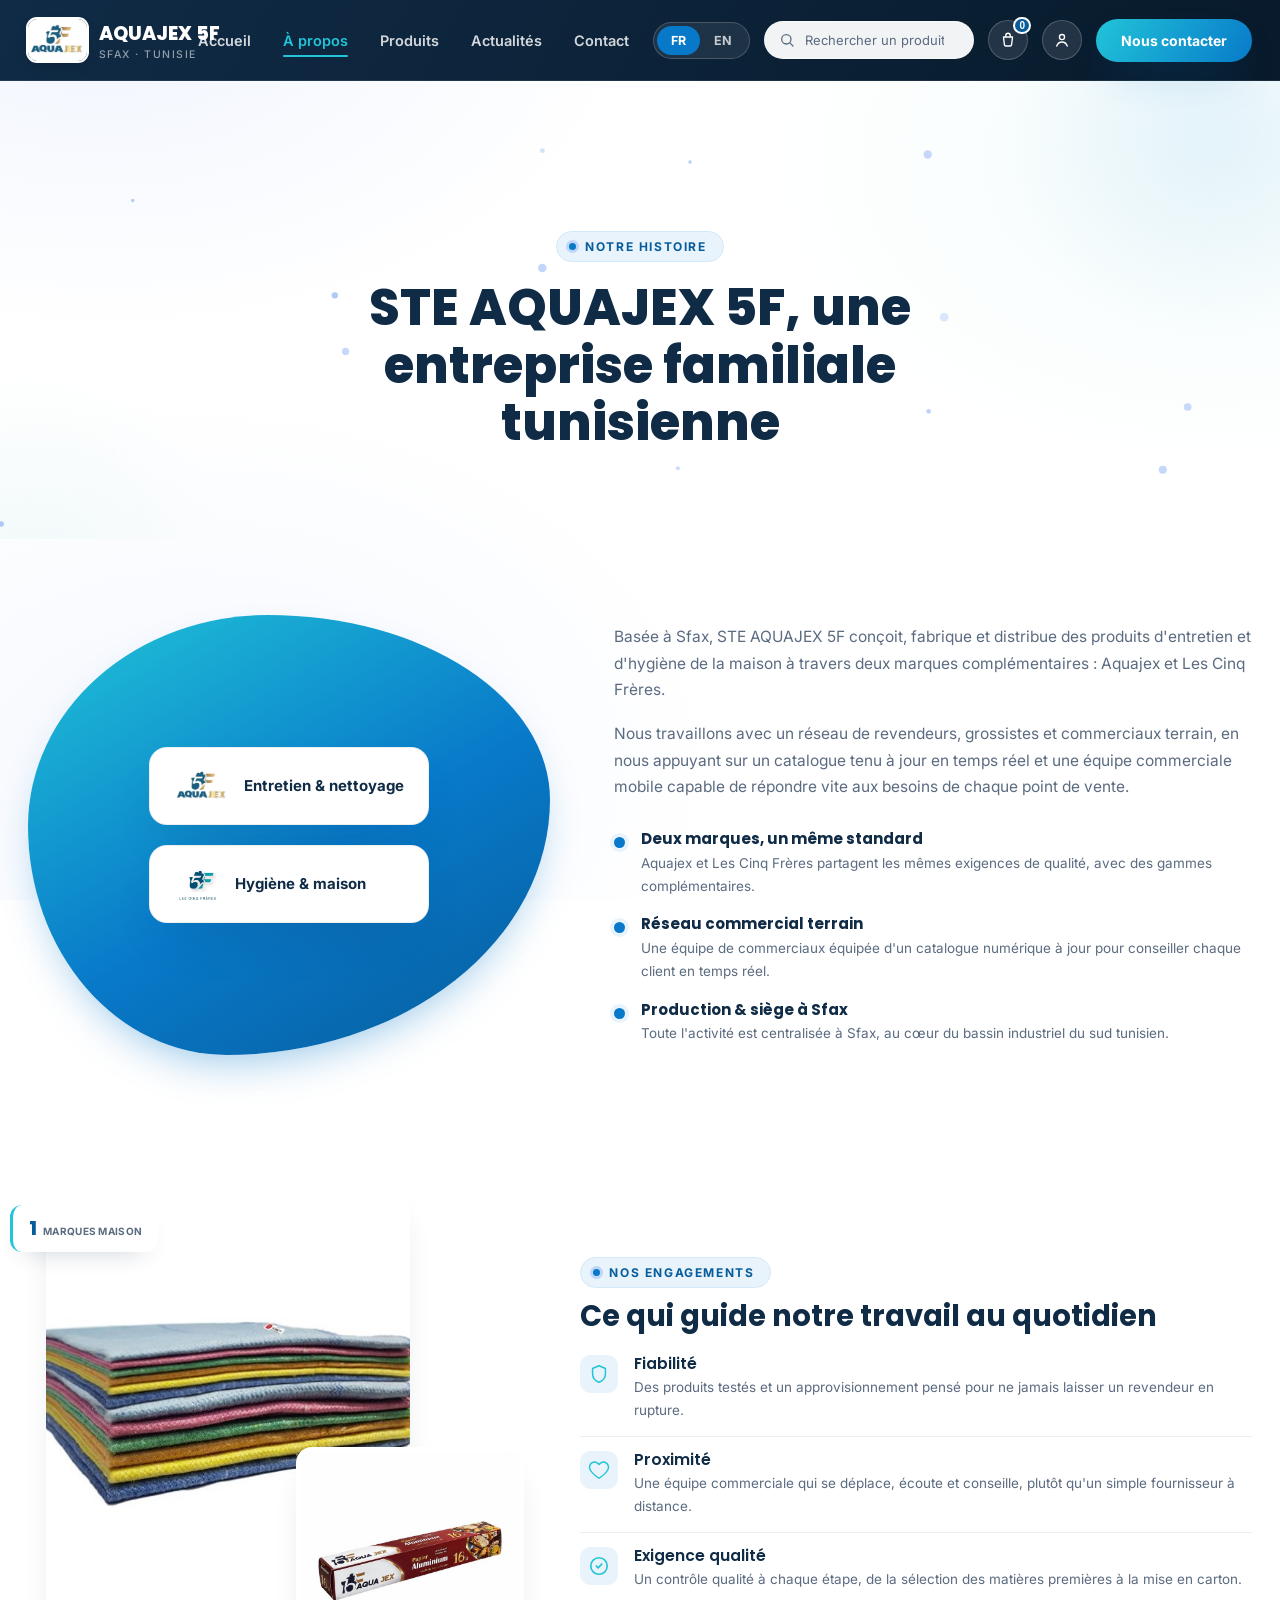
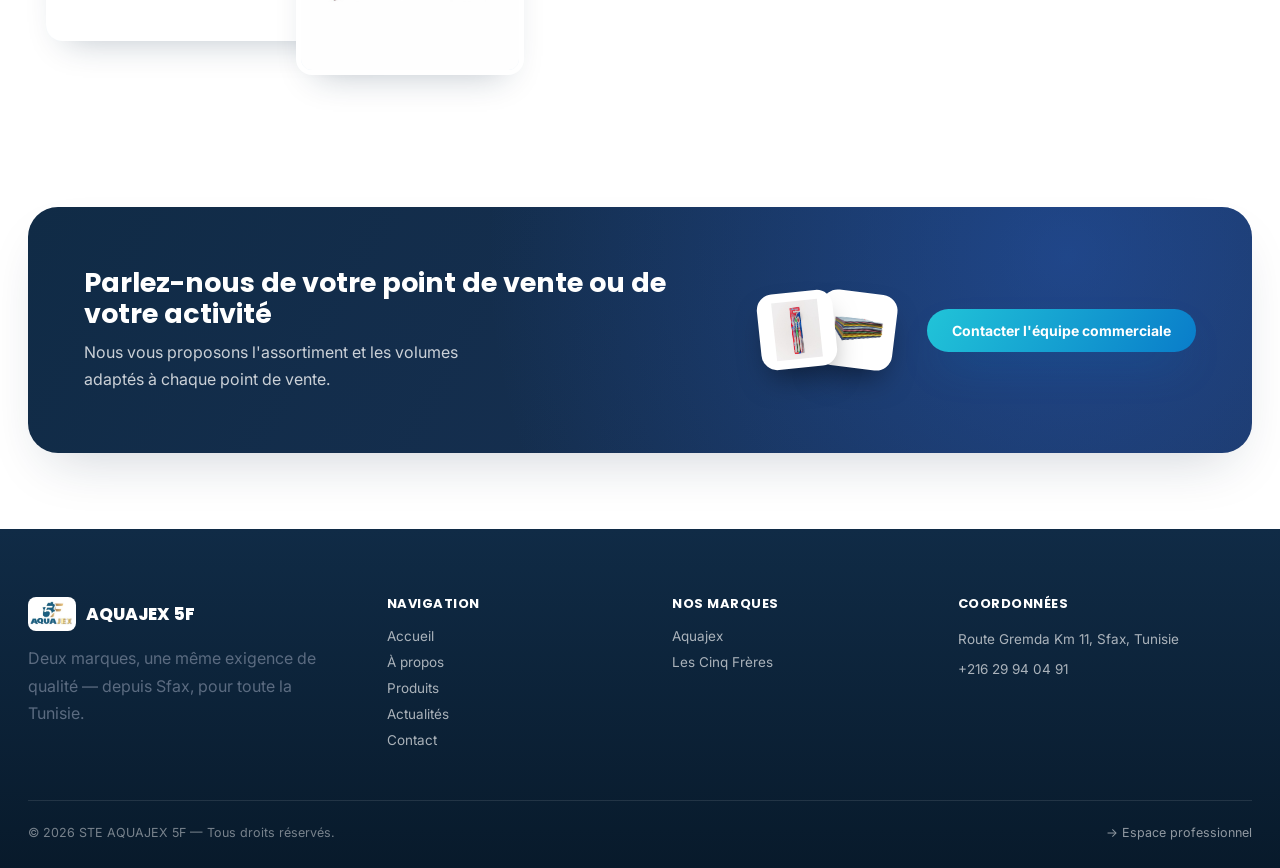
==== commit 16840bcc: "Redesign the homepage news ticker: bigger cards, gradient backdrop Enlarge the product cards, add a " ====
--- a/about.html
+++ b/about.html
@@ -9,7 +9,7 @@
 <link rel="preconnect" href="https://fonts.googleapis.com" />
 <link rel="preconnect" href="https://fonts.gstatic.com" crossorigin />
 <link href="https://fonts.googleapis.com/css2?family=Inter:wght@400;500;600;700&family=Poppins:wght@600;700;800&family=Caveat:wght@600;700&display=swap" rel="stylesheet" />
-<link rel="stylesheet" href="css/style.css?v=55" />
+<link rel="stylesheet" href="css/style.css?v=56" />
 </head>
 <body>
 
@@ -274,7 +274,7 @@
   </div>
 </div>
 
-<script src="js/main.js?v=55"></script>
+<script src="js/main.js?v=56"></script>
 <script>document.getElementById('year').textContent = new Date().getFullYear();</script>
 </body>
 </html>
--- a/css/style.css
+++ b/css/style.css
@@ -802,21 +802,57 @@
 /* ---------- Home news ticker (animated strip of newest products) ---------- */
 
 .news-ticker-section {
-  padding: 50px 0 60px;
+  position: relative;
   overflow: hidden;
+  padding: 76px 0 88px;
+  background: linear-gradient(135deg, var(--navy) 0%, var(--blue-deep) 55%, var(--blue) 100%);
+}
+
+.news-ticker-deco {
+  position: absolute;
+  z-index: 0;
+  border-radius: 50%;
+  filter: blur(6px);
+}
+
+.news-ticker-deco.a {
+  width: 360px;
+  height: 360px;
+  top: -160px;
+  left: -70px;
+  background: radial-gradient(circle, rgba(255, 255, 255, 0.16), transparent 70%);
+  animation: blob-morph 15s ease-in-out infinite alternate;
+}
+
+.news-ticker-deco.b {
+  width: 300px;
+  height: 300px;
+  bottom: -140px;
+  right: -60px;
+  background: radial-gradient(circle, rgba(33, 196, 216, 0.3), transparent 70%);
+  animation: blob-morph 18s ease-in-out infinite alternate-reverse;
 }
 
 .news-ticker-head {
+  position: relative;
+  z-index: 1;
   text-align: center;
   display: flex;
   flex-direction: column;
   align-items: center;
-  gap: 10px;
-  margin-bottom: 30px;
+  gap: 12px;
+  margin-bottom: 42px;
+}
+
+.news-ticker-head .eyebrow {
+  background: rgba(255, 255, 255, 0.12);
+  border-color: rgba(255, 255, 255, 0.24);
+  color: #fff;
 }
 
 .news-ticker-head h2 {
-  font-size: 28px;
+  color: #fff;
+  font-size: 34px;
 }
 
 .eyebrow-pulse::before {
@@ -824,13 +860,14 @@
   width: 7px;
   height: 7px;
   border-radius: 50%;
-  background: var(--blue);
-  box-shadow: 0 0 0 3px rgba(8, 121, 201, 0.22);
+  background: var(--blue-bright);
+  box-shadow: 0 0 0 3px rgba(33, 196, 216, 0.3);
   animation: pulse-dot 1.8s ease-in-out infinite;
 }
 
 .news-ticker-mask {
   position: relative;
+  z-index: 1;
   overflow: hidden;
   -webkit-mask-image: linear-gradient(90deg, transparent, #000 6%, #000 94%, transparent);
   mask-image: linear-gradient(90deg, transparent, #000 6%, #000 94%, transparent);
@@ -838,9 +875,10 @@
 
 .news-ticker-track {
   display: flex;
-  gap: 20px;
+  gap: 28px;
   width: max-content;
-  animation: ticker-scroll 32s linear infinite;
+  padding: 6px 0 16px;
+  animation: ticker-scroll 38s linear infinite;
 }
 
 .news-ticker-track:hover {
@@ -858,32 +896,31 @@
 
 .ticker-card {
   flex: 0 0 auto;
-  width: 190px;
-  background: var(--card);
-  border: 1px solid var(--line);
-  border-radius: var(--radius-sm);
-  box-shadow: var(--shadow-sm);
-  padding: 14px;
+  width: 250px;
+  background: #fff;
+  border-radius: 20px;
+  box-shadow: 0 22px 46px -18px rgba(4, 12, 26, 0.5);
+  padding: 18px;
   display: flex;
   flex-direction: column;
-  gap: 10px;
-  transition: transform 0.25s ease, box-shadow 0.25s ease;
+  gap: 14px;
+  transition: transform 0.3s ease, box-shadow 0.3s ease;
 }
 
 .ticker-card:hover {
-  transform: translateY(-6px);
-  box-shadow: var(--shadow);
+  transform: translateY(-8px);
+  box-shadow: 0 30px 56px -16px rgba(4, 12, 26, 0.6);
 }
 
 .ticker-card .thumb {
   position: relative;
-  border-radius: 12px;
-  background: var(--blue-soft);
-  aspect-ratio: 1 / 1;
-  display: flex;
-  align-items: center;
-  justify-content: center;
-  padding: 14px;
+  border-radius: 14px;
+  background: radial-gradient(circle at 32% 28%, #fff, var(--blue-soft) 78%);
+  aspect-ratio: 4 / 3;
+  display: flex;
+  align-items: center;
+  justify-content: center;
+  padding: 20px;
   overflow: hidden;
 }
 
@@ -894,7 +931,7 @@
 }
 
 .ticker-card h4 {
-  font-size: 13px;
+  font-size: 15px;
   font-weight: 700;
   color: var(--navy);
   line-height: 1.35;
@@ -905,7 +942,7 @@
 }
 
 .ticker-card .ref {
-  font-size: 11px;
+  font-size: 12px;
   color: var(--muted);
   font-weight: 600;
 }
@@ -3344,6 +3381,19 @@
     grid-template-columns: 1fr;
   }
 
+  .news-ticker-section {
+    padding: 56px 0 64px;
+  }
+
+  .news-ticker-head h2 {
+    font-size: 26px;
+  }
+
+  .ticker-card {
+    width: 196px;
+    padding: 14px;
+  }
+
   .why-content .section-head {
     text-align: center;
   }
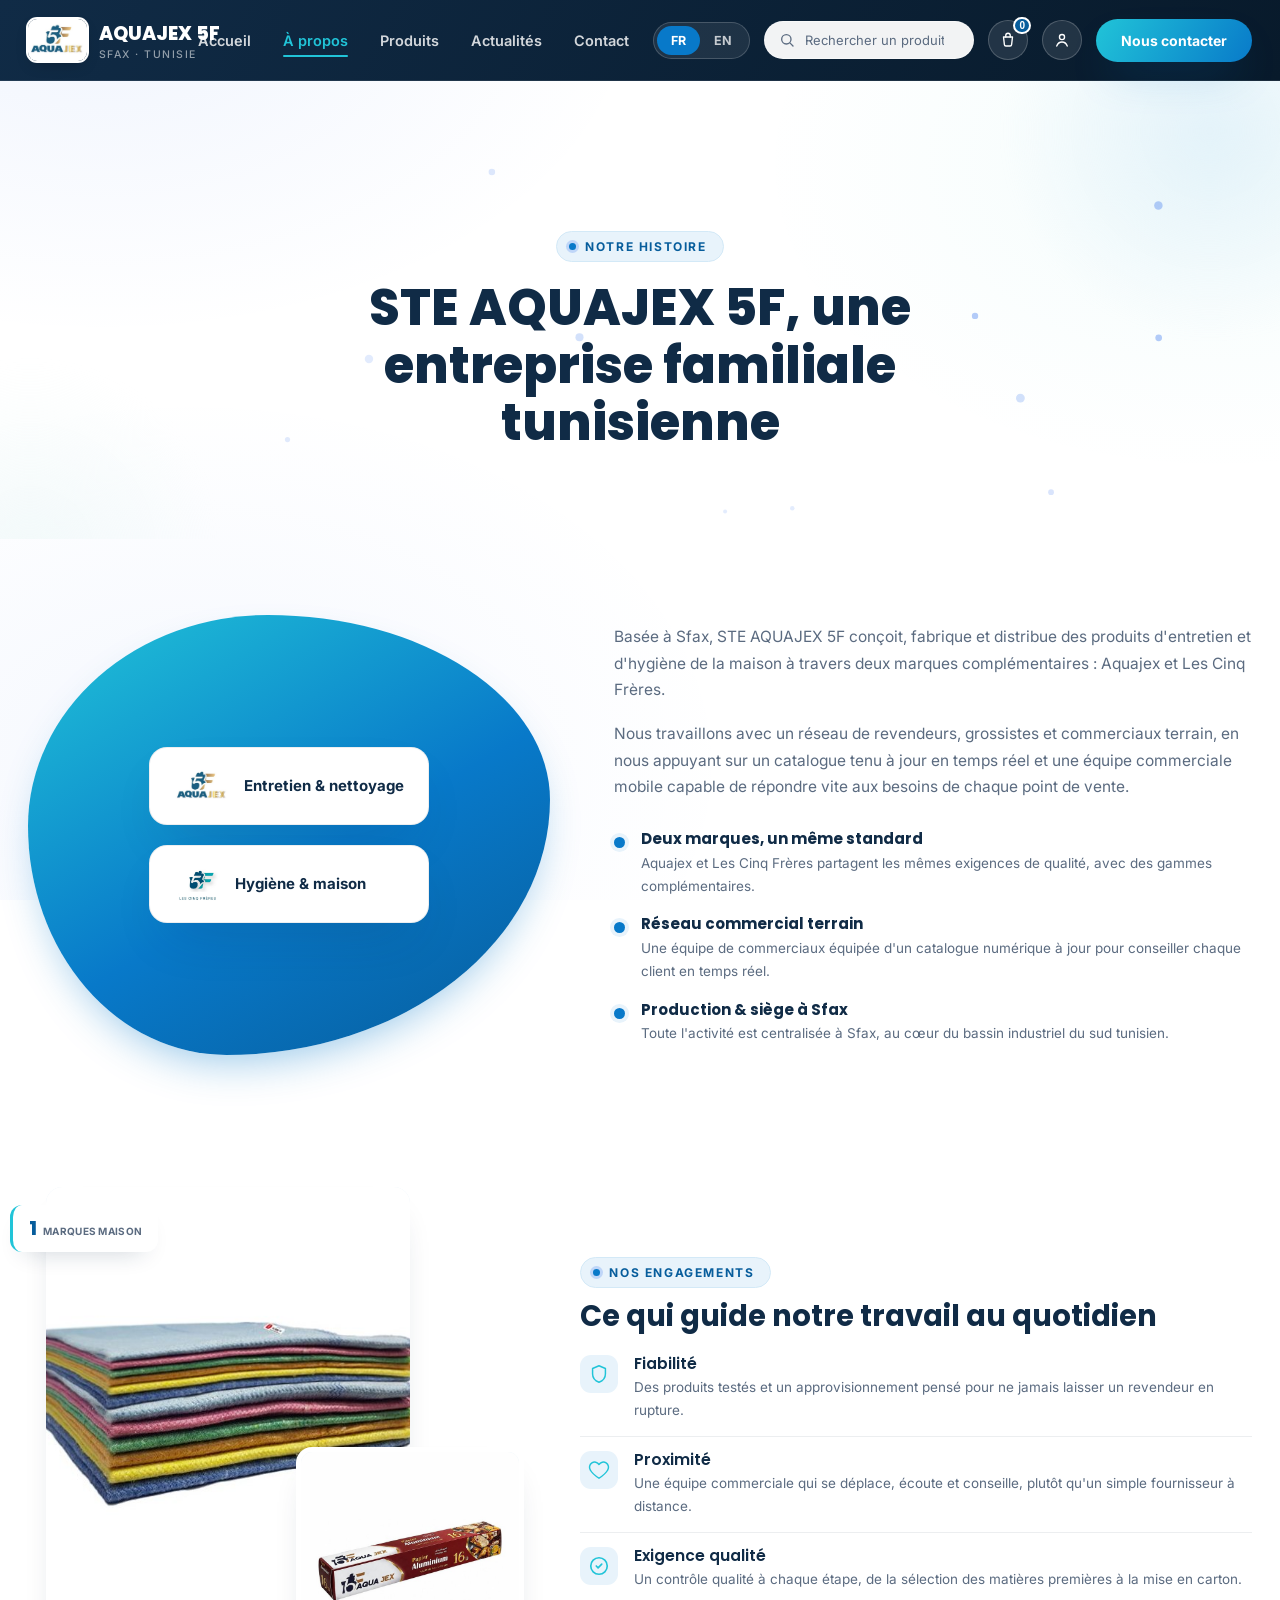
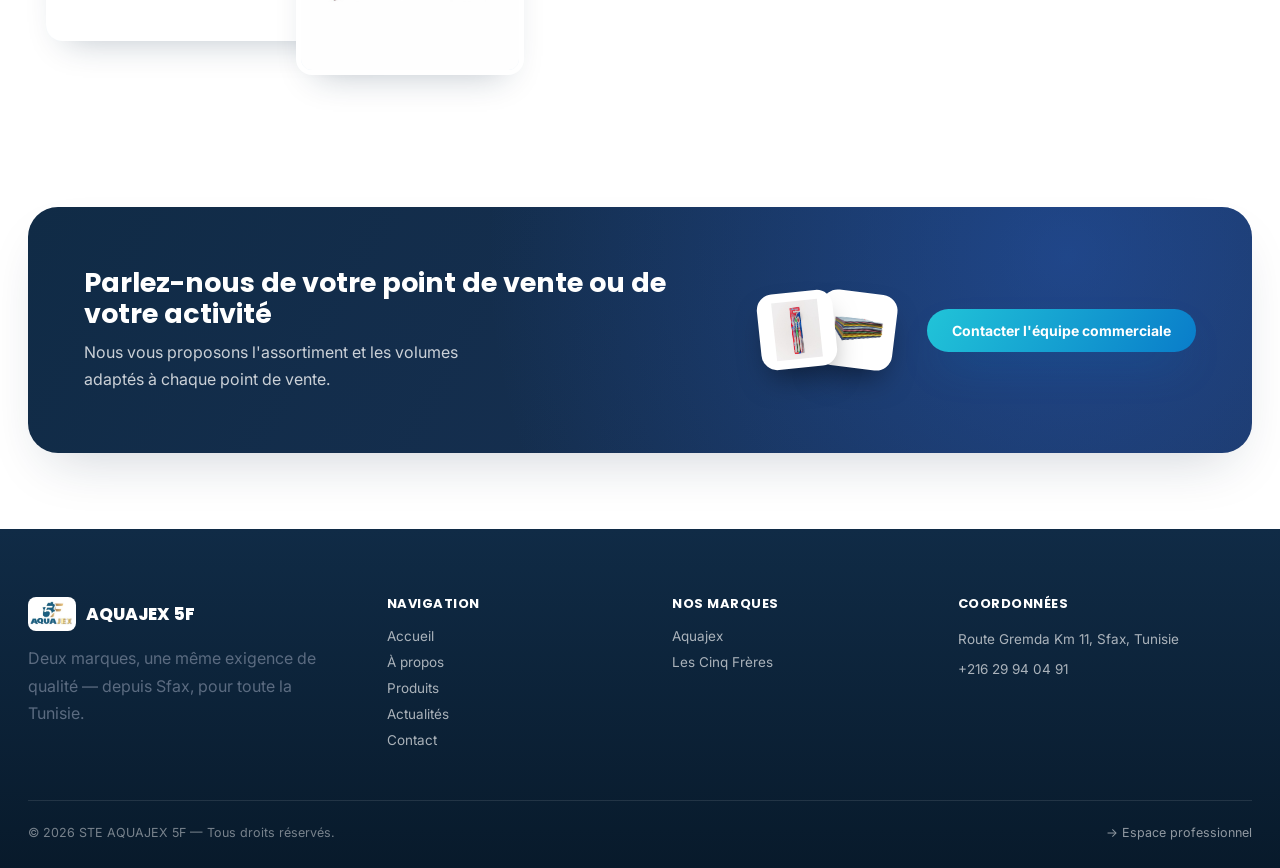
==== commit cff7a5a4: "Tighten homepage ticker: smaller backdrop, images fill the frame The gradient band was too tall and " ====
--- a/about.html
+++ b/about.html
@@ -9,7 +9,7 @@
 <link rel="preconnect" href="https://fonts.googleapis.com" />
 <link rel="preconnect" href="https://fonts.gstatic.com" crossorigin />
 <link href="https://fonts.googleapis.com/css2?family=Inter:wght@400;500;600;700&family=Poppins:wght@600;700;800&family=Caveat:wght@600;700&display=swap" rel="stylesheet" />
-<link rel="stylesheet" href="css/style.css?v=56" />
+<link rel="stylesheet" href="css/style.css?v=57" />
 </head>
 <body>
 
@@ -274,7 +274,7 @@
   </div>
 </div>
 
-<script src="js/main.js?v=56"></script>
+<script src="js/main.js?v=57"></script>
 <script>document.getElementById('year').textContent = new Date().getFullYear();</script>
 </body>
 </html>
--- a/css/style.css
+++ b/css/style.css
@@ -804,7 +804,7 @@
 .news-ticker-section {
   position: relative;
   overflow: hidden;
-  padding: 76px 0 88px;
+  padding: 44px 0 52px;
   background: linear-gradient(135deg, var(--navy) 0%, var(--blue-deep) 55%, var(--blue) 100%);
 }
 
@@ -840,8 +840,8 @@
   display: flex;
   flex-direction: column;
   align-items: center;
-  gap: 12px;
-  margin-bottom: 42px;
+  gap: 10px;
+  margin-bottom: 26px;
 }
 
 .news-ticker-head .eyebrow {
@@ -852,7 +852,7 @@
 
 .news-ticker-head h2 {
   color: #fff;
-  font-size: 34px;
+  font-size: 28px;
 }
 
 .eyebrow-pulse::before {
@@ -896,14 +896,14 @@
 
 .ticker-card {
   flex: 0 0 auto;
-  width: 250px;
+  width: 220px;
   background: #fff;
-  border-radius: 20px;
+  border-radius: 18px;
   box-shadow: 0 22px 46px -18px rgba(4, 12, 26, 0.5);
-  padding: 18px;
+  padding: 12px 12px 16px;
   display: flex;
   flex-direction: column;
-  gap: 14px;
+  gap: 10px;
   transition: transform 0.3s ease, box-shadow 0.3s ease;
 }
 
@@ -914,24 +914,29 @@
 
 .ticker-card .thumb {
   position: relative;
-  border-radius: 14px;
-  background: radial-gradient(circle at 32% 28%, #fff, var(--blue-soft) 78%);
-  aspect-ratio: 4 / 3;
-  display: flex;
-  align-items: center;
-  justify-content: center;
-  padding: 20px;
+  border-radius: 12px;
+  background: radial-gradient(circle at 32% 28%, #fff, var(--blue-soft) 85%);
+  aspect-ratio: 1 / 1;
+  display: flex;
+  align-items: center;
+  justify-content: center;
+  padding: 6px;
   overflow: hidden;
 }
 
 .ticker-card .thumb img {
-  max-width: 100%;
-  max-height: 100%;
+  width: 100%;
+  height: 100%;
   object-fit: contain;
 }
 
+.ticker-card .thumb .badge-tag.new {
+  box-shadow: 0 6px 14px -4px rgba(8, 121, 201, 0.55);
+}
+
 .ticker-card h4 {
-  font-size: 15px;
+  padding: 0 2px;
+  font-size: 14.5px;
   font-weight: 700;
   color: var(--navy);
   line-height: 1.35;
@@ -942,7 +947,8 @@
 }
 
 .ticker-card .ref {
-  font-size: 12px;
+  padding: 0 2px;
+  font-size: 11.5px;
   color: var(--muted);
   font-weight: 600;
 }
@@ -3382,16 +3388,15 @@
   }
 
   .news-ticker-section {
-    padding: 56px 0 64px;
+    padding: 36px 0 44px;
   }
 
   .news-ticker-head h2 {
-    font-size: 26px;
+    font-size: 23px;
   }
 
   .ticker-card {
-    width: 196px;
-    padding: 14px;
+    width: 180px;
   }
 
   .why-content .section-head {
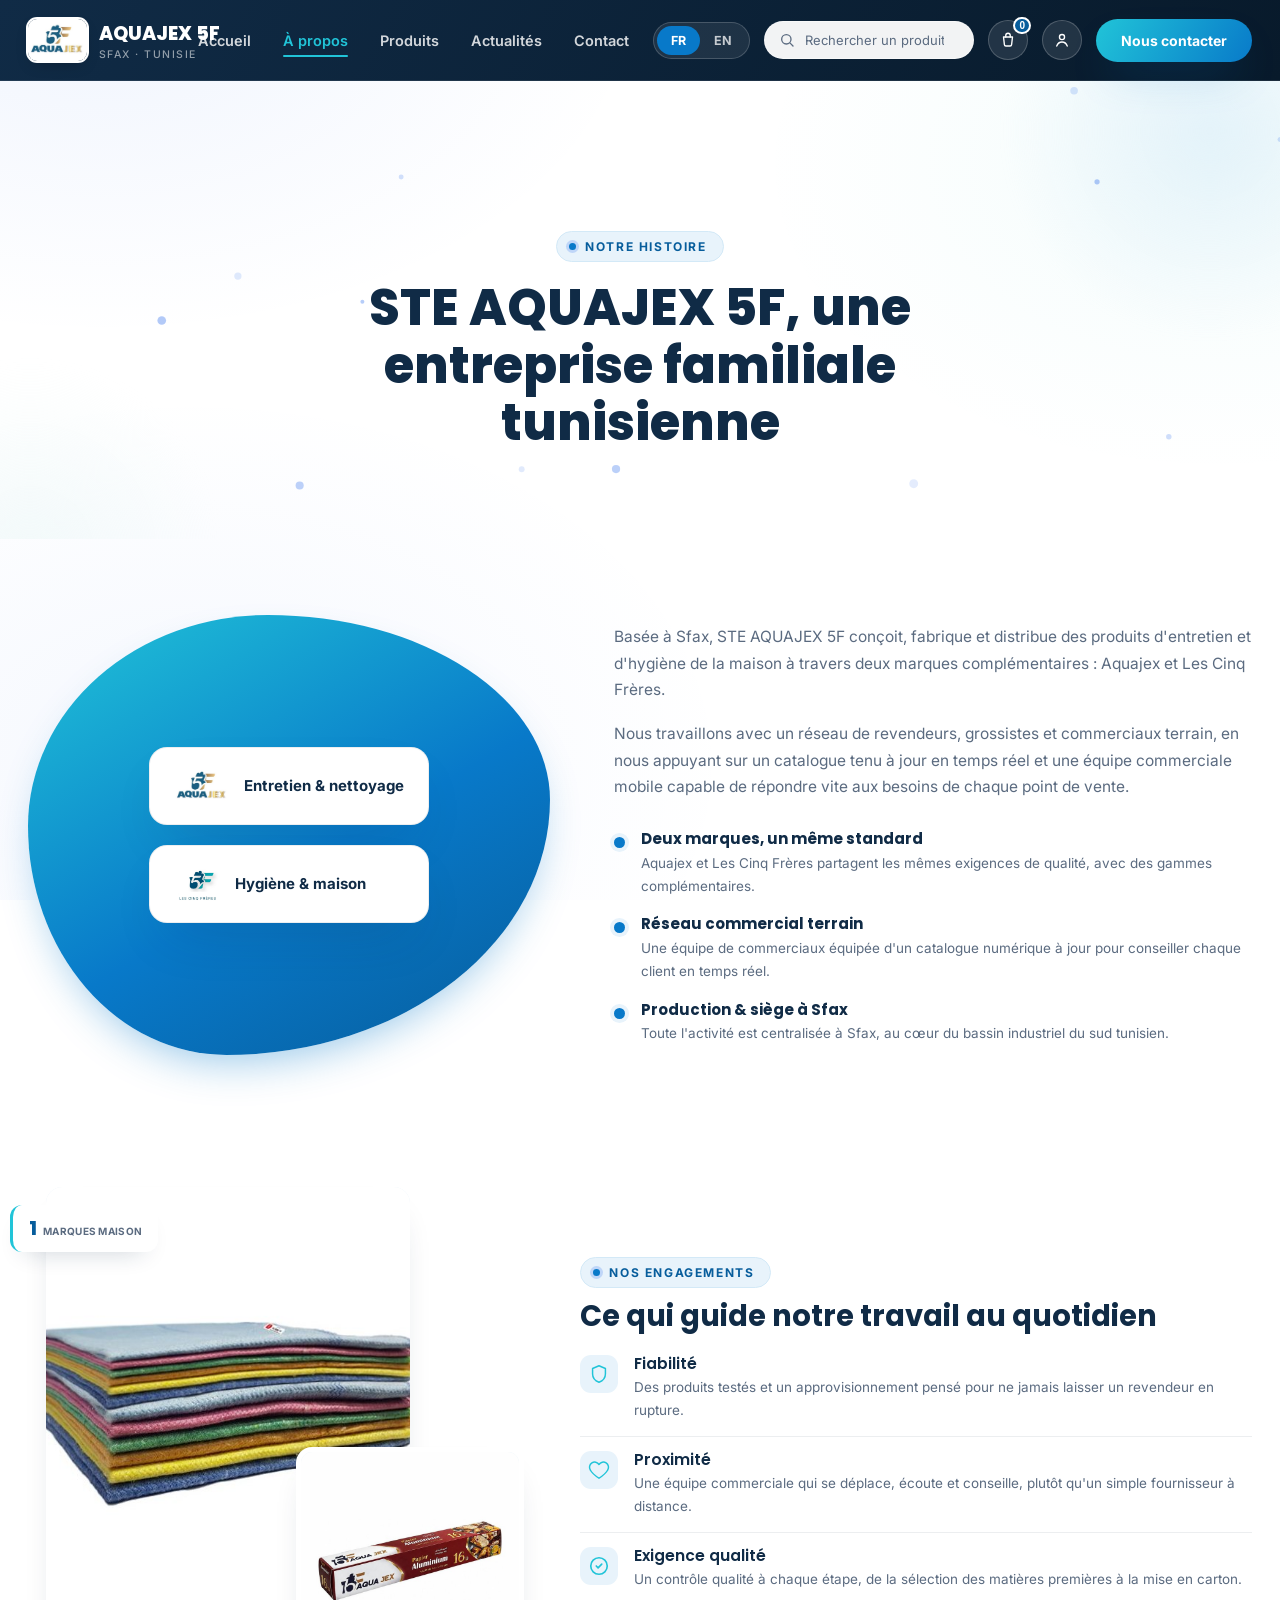
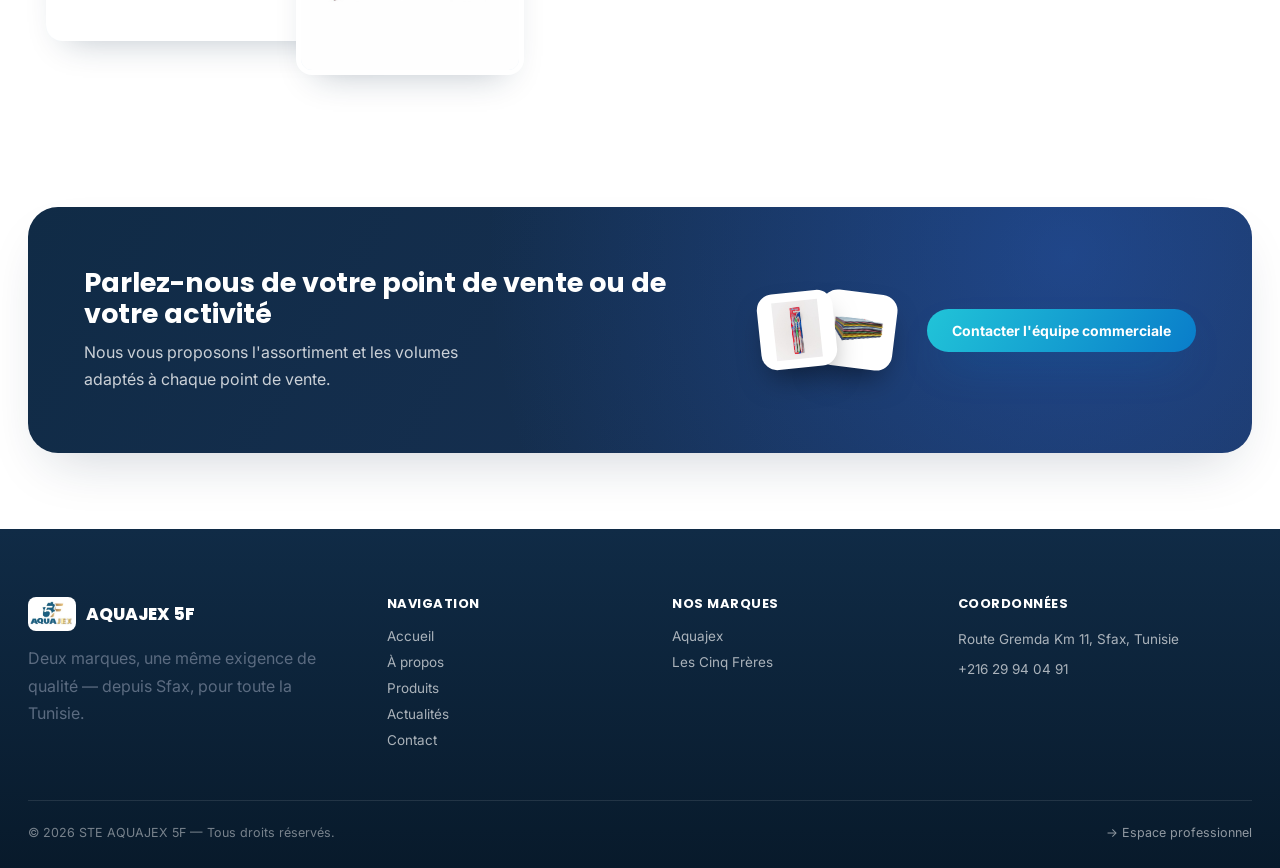
==== commit 50e78613: "Shrink the homepage ticker further — it was still too tall Cut the section padding, header spacing a" ====
--- a/about.html
+++ b/about.html
@@ -9,7 +9,7 @@
 <link rel="preconnect" href="https://fonts.googleapis.com" />
 <link rel="preconnect" href="https://fonts.gstatic.com" crossorigin />
 <link href="https://fonts.googleapis.com/css2?family=Inter:wght@400;500;600;700&family=Poppins:wght@600;700;800&family=Caveat:wght@600;700&display=swap" rel="stylesheet" />
-<link rel="stylesheet" href="css/style.css?v=57" />
+<link rel="stylesheet" href="css/style.css?v=58" />
 </head>
 <body>
 
@@ -274,7 +274,7 @@
   </div>
 </div>
 
-<script src="js/main.js?v=57"></script>
+<script src="js/main.js?v=58"></script>
 <script>document.getElementById('year').textContent = new Date().getFullYear();</script>
 </body>
 </html>
--- a/css/style.css
+++ b/css/style.css
@@ -804,7 +804,7 @@
 .news-ticker-section {
   position: relative;
   overflow: hidden;
-  padding: 44px 0 52px;
+  padding: 26px 0 30px;
   background: linear-gradient(135deg, var(--navy) 0%, var(--blue-deep) 55%, var(--blue) 100%);
 }
 
@@ -840,8 +840,8 @@
   display: flex;
   flex-direction: column;
   align-items: center;
-  gap: 10px;
-  margin-bottom: 26px;
+  gap: 8px;
+  margin-bottom: 16px;
 }
 
 .news-ticker-head .eyebrow {
@@ -852,7 +852,7 @@
 
 .news-ticker-head h2 {
   color: #fff;
-  font-size: 28px;
+  font-size: 22px;
 }
 
 .eyebrow-pulse::before {
@@ -875,9 +875,9 @@
 
 .news-ticker-track {
   display: flex;
-  gap: 28px;
+  gap: 16px;
   width: max-content;
-  padding: 6px 0 16px;
+  padding: 4px 0 10px;
   animation: ticker-scroll 38s linear infinite;
 }
 
@@ -896,14 +896,14 @@
 
 .ticker-card {
   flex: 0 0 auto;
-  width: 220px;
+  width: 164px;
   background: #fff;
-  border-radius: 18px;
-  box-shadow: 0 22px 46px -18px rgba(4, 12, 26, 0.5);
-  padding: 12px 12px 16px;
+  border-radius: 16px;
+  box-shadow: 0 18px 36px -16px rgba(4, 12, 26, 0.5);
+  padding: 10px 10px 12px;
   display: flex;
   flex-direction: column;
-  gap: 10px;
+  gap: 8px;
   transition: transform 0.3s ease, box-shadow 0.3s ease;
 }
 
@@ -935,11 +935,11 @@
 }
 
 .ticker-card h4 {
-  padding: 0 2px;
-  font-size: 14.5px;
+  padding: 0 1px;
+  font-size: 12.5px;
   font-weight: 700;
   color: var(--navy);
-  line-height: 1.35;
+  line-height: 1.3;
   display: -webkit-box;
   -webkit-line-clamp: 2;
   -webkit-box-orient: vertical;
@@ -947,8 +947,8 @@
 }
 
 .ticker-card .ref {
-  padding: 0 2px;
-  font-size: 11.5px;
+  padding: 0 1px;
+  font-size: 10.5px;
   color: var(--muted);
   font-weight: 600;
 }
@@ -3387,16 +3387,8 @@
     grid-template-columns: 1fr;
   }
 
-  .news-ticker-section {
-    padding: 36px 0 44px;
-  }
-
-  .news-ticker-head h2 {
-    font-size: 23px;
-  }
-
   .ticker-card {
-    width: 180px;
+    width: 144px;
   }
 
   .why-content .section-head {
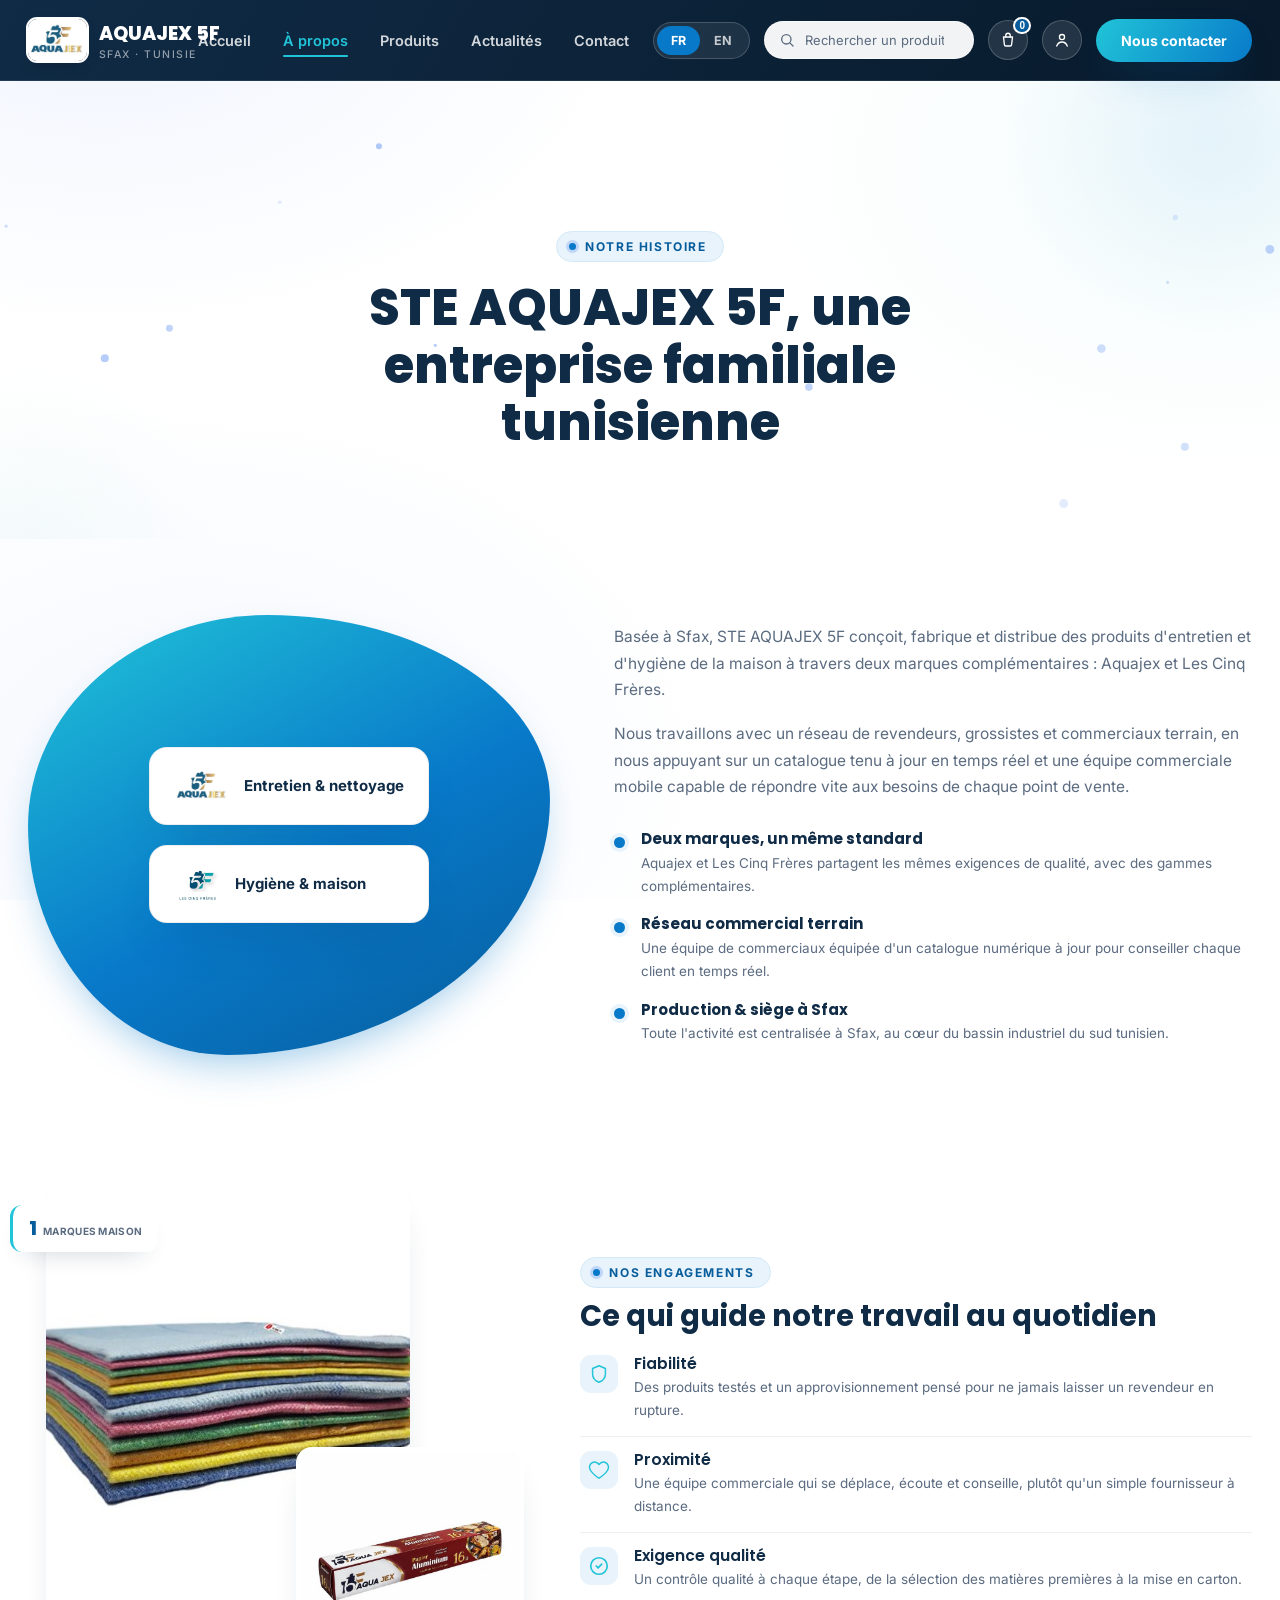
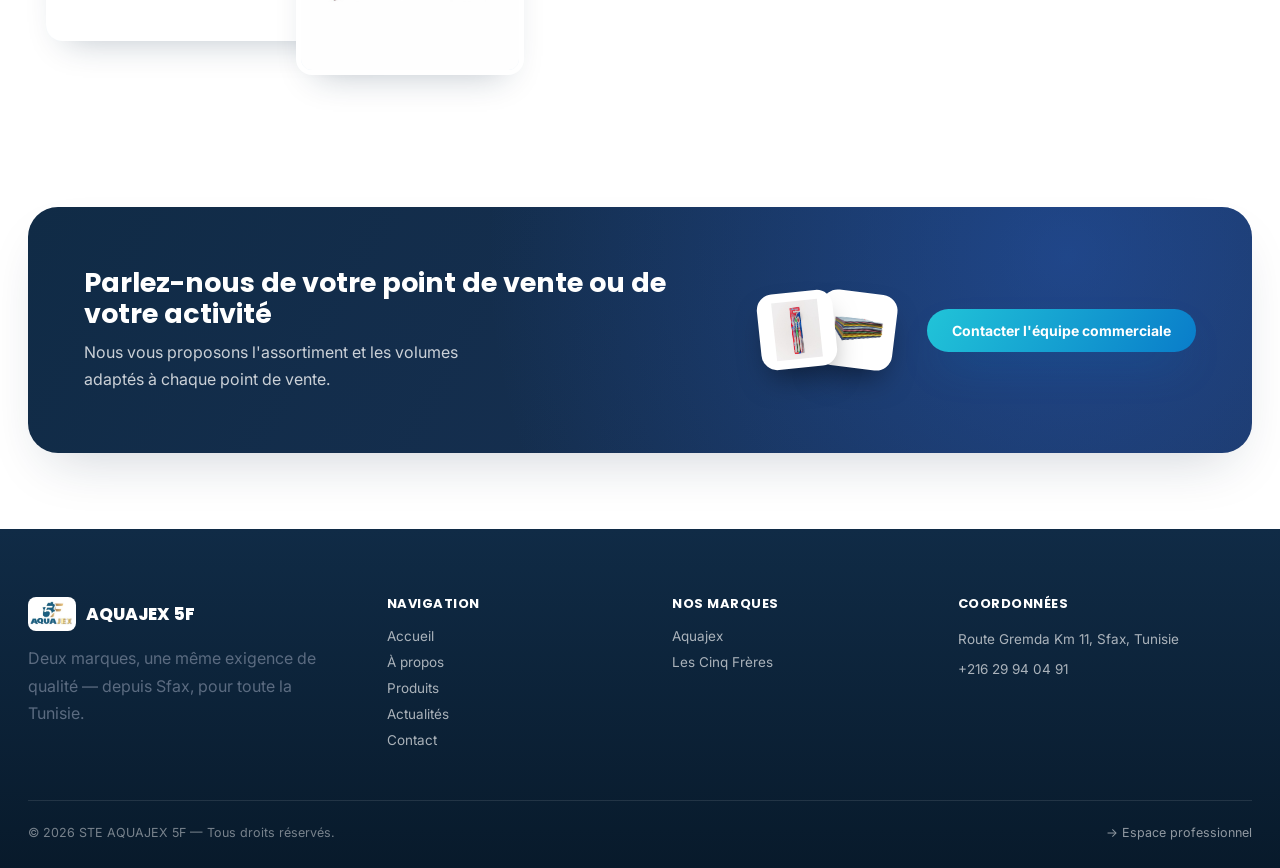
==== commit 315bc17b: "Balance the two brand logo tiles and add a thin frame The Les Cinq Frères logo file has almost no in" ====
--- a/about.html
+++ b/about.html
@@ -9,7 +9,7 @@
 <link rel="preconnect" href="https://fonts.googleapis.com" />
 <link rel="preconnect" href="https://fonts.gstatic.com" crossorigin />
 <link href="https://fonts.googleapis.com/css2?family=Inter:wght@400;500;600;700&family=Poppins:wght@600;700;800&family=Caveat:wght@600;700&display=swap" rel="stylesheet" />
-<link rel="stylesheet" href="css/style.css?v=58" />
+<link rel="stylesheet" href="css/style.css?v=59" />
 </head>
 <body>
 
@@ -274,7 +274,7 @@
   </div>
 </div>
 
-<script src="js/main.js?v=58"></script>
+<script src="js/main.js?v=59"></script>
 <script>document.getElementById('year').textContent = new Date().getFullYear();</script>
 </body>
 </html>
--- a/css/style.css
+++ b/css/style.css
@@ -1123,11 +1123,17 @@
 
 .why-photo-logo {
   background: #fff;
+  outline: 1px solid rgba(16, 43, 70, 0.12);
+  outline-offset: -1px;
 }
 
 .why-photo-logo img {
   object-fit: contain;
   padding: 14%;
+}
+
+.why-photo-2.why-photo-logo img {
+  padding: 21%;
 }
 
 .why-photo-1 {
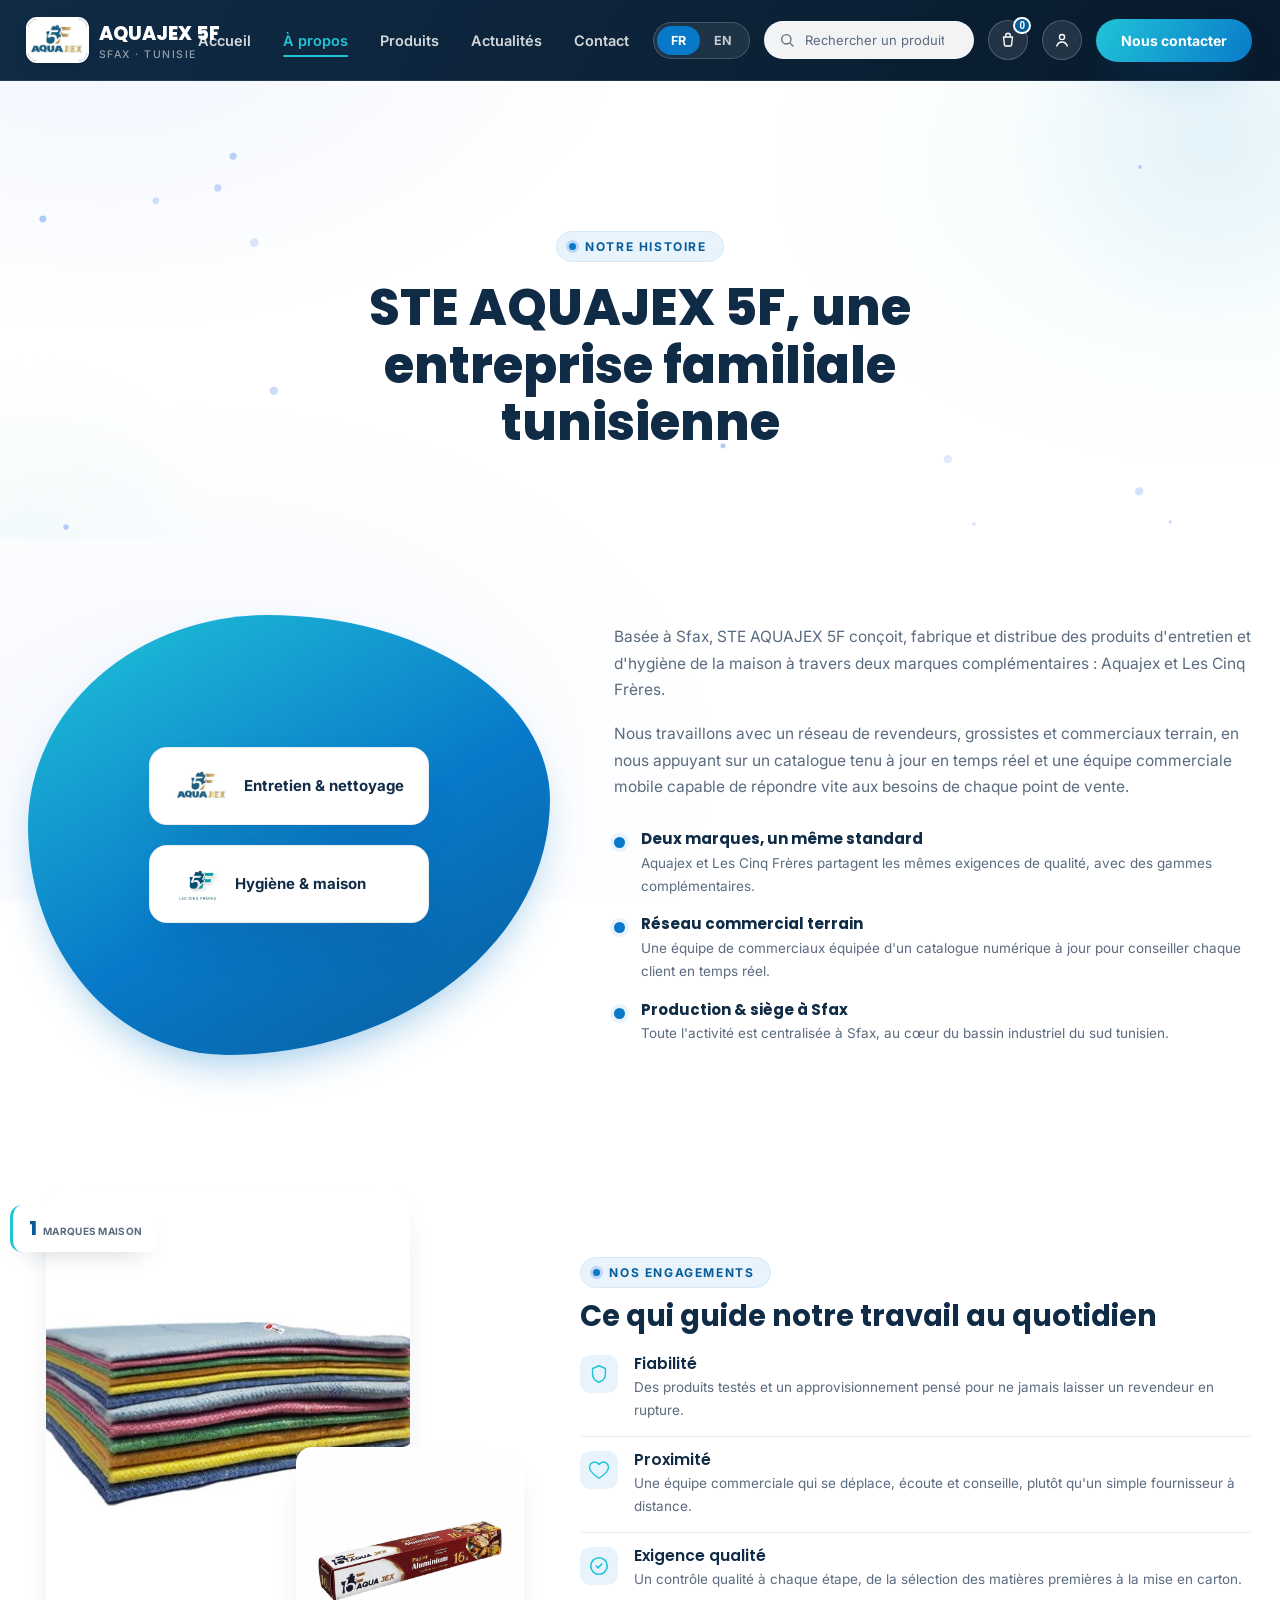
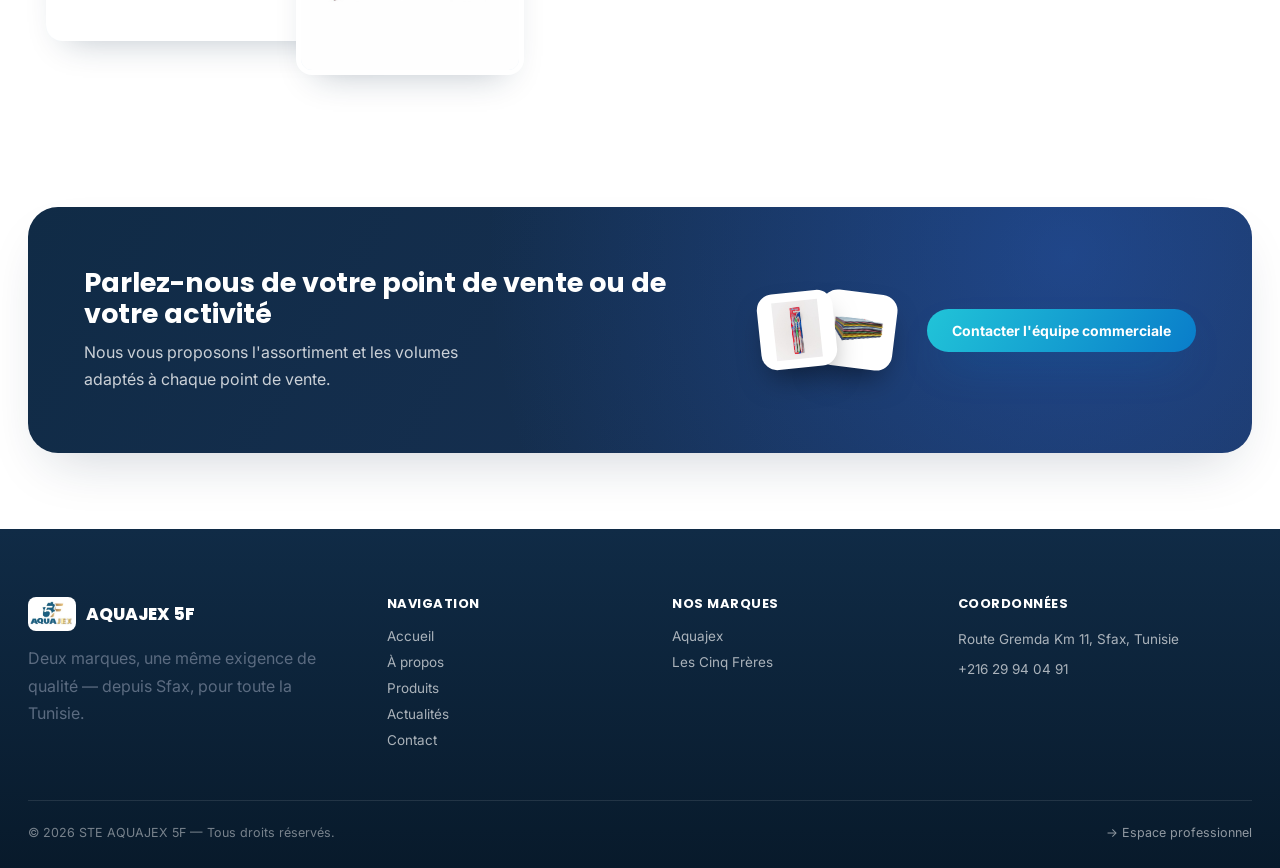
==== commit 81c10e9f: "Make the two homepage brand logo tiles the same size Replace the overlapping big/small photo composi" ====
--- a/about.html
+++ b/about.html
@@ -9,7 +9,7 @@
 <link rel="preconnect" href="https://fonts.googleapis.com" />
 <link rel="preconnect" href="https://fonts.gstatic.com" crossorigin />
 <link href="https://fonts.googleapis.com/css2?family=Inter:wght@400;500;600;700&family=Poppins:wght@600;700;800&family=Caveat:wght@600;700&display=swap" rel="stylesheet" />
-<link rel="stylesheet" href="css/style.css?v=59" />
+<link rel="stylesheet" href="css/style.css?v=60" />
 </head>
 <body>
 
@@ -274,7 +274,7 @@
   </div>
 </div>
 
-<script src="js/main.js?v=59"></script>
+<script src="js/main.js?v=60"></script>
 <script>document.getElementById('year').textContent = new Date().getFullYear();</script>
 </body>
 </html>
--- a/css/style.css
+++ b/css/style.css
@@ -1123,7 +1123,7 @@
 
 .why-photo-logo {
   background: #fff;
-  outline: 1px solid rgba(16, 43, 70, 0.12);
+  outline: 1px solid rgba(16, 43, 70, 0.14);
   outline-offset: -1px;
 }
 
@@ -1132,7 +1132,21 @@
   padding: 14%;
 }
 
-.why-photo-2.why-photo-logo img {
+.why-media-equal {
+  padding-bottom: 0;
+}
+
+.why-logo-pair {
+  display: flex;
+  gap: 18px;
+}
+
+.why-logo-pair .why-photo {
+  flex: 1;
+  aspect-ratio: 1 / 1;
+}
+
+.why-logo-pair .why-photo:last-child img {
   padding: 21%;
 }
 
@@ -3279,6 +3293,10 @@
     min-height: 300px;
     max-width: 420px;
     margin: 0 auto;
+  }
+
+  .why-media-equal {
+    min-height: auto;
   }
 
   .hero.hero-compact.hero-with-visual .container {
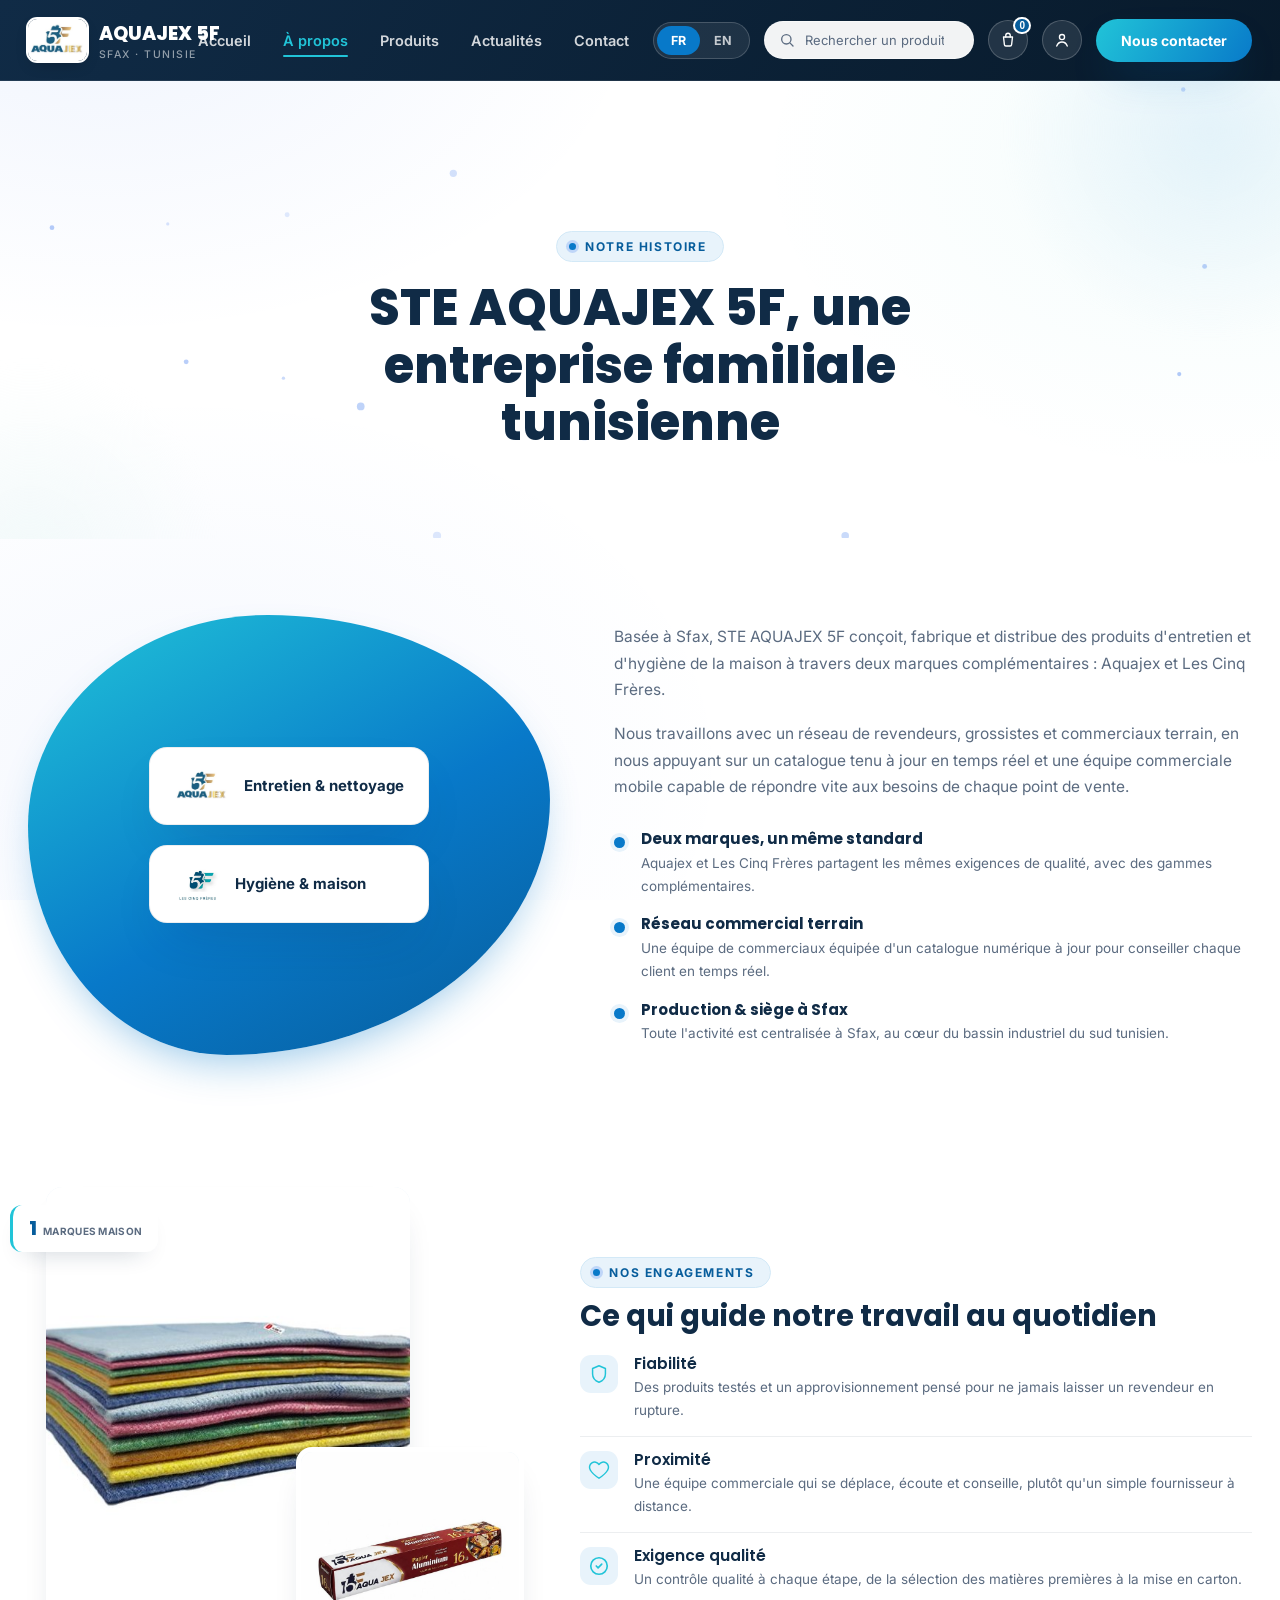
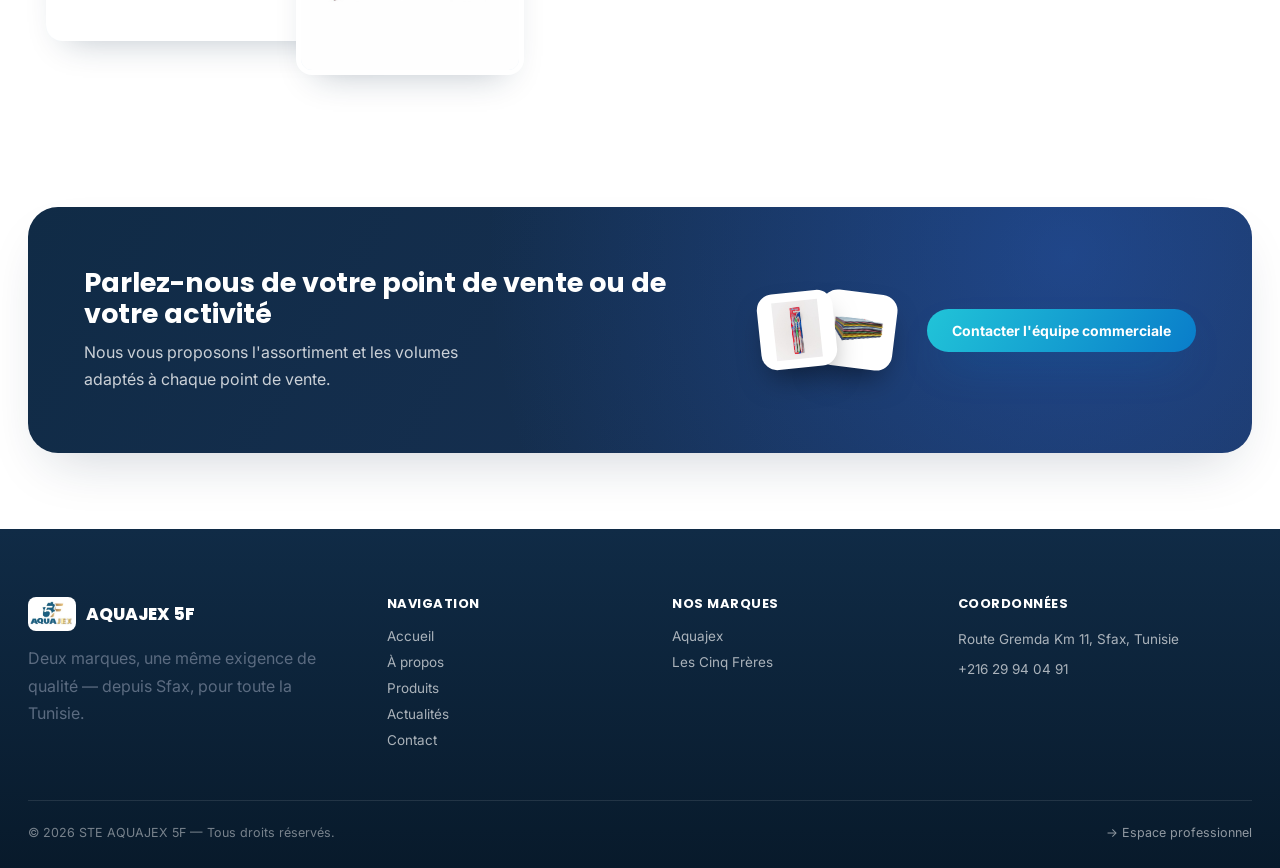
==== commit 5edba7b2: "Add a clearer decorative frame around the brand logo tiles The previous 1px neutral outline barely s" ====
--- a/about.html
+++ b/about.html
@@ -9,7 +9,7 @@
 <link rel="preconnect" href="https://fonts.googleapis.com" />
 <link rel="preconnect" href="https://fonts.gstatic.com" crossorigin />
 <link href="https://fonts.googleapis.com/css2?family=Inter:wght@400;500;600;700&family=Poppins:wght@600;700;800&family=Caveat:wght@600;700&display=swap" rel="stylesheet" />
-<link rel="stylesheet" href="css/style.css?v=60" />
+<link rel="stylesheet" href="css/style.css?v=61" />
 </head>
 <body>
 
@@ -274,7 +274,7 @@
   </div>
 </div>
 
-<script src="js/main.js?v=60"></script>
+<script src="js/main.js?v=61"></script>
 <script>document.getElementById('year').textContent = new Date().getFullYear();</script>
 </body>
 </html>
--- a/css/style.css
+++ b/css/style.css
@@ -1123,8 +1123,10 @@
 
 .why-photo-logo {
   background: #fff;
-  outline: 1px solid rgba(16, 43, 70, 0.14);
-  outline-offset: -1px;
+  box-shadow: 0 16px 32px -18px rgba(8, 121, 201, 0.35);
+  outline: 2px solid rgba(8, 121, 201, 0.22);
+  outline-offset: -5px;
+  border-radius: 18px;
 }
 
 .why-photo-logo img {
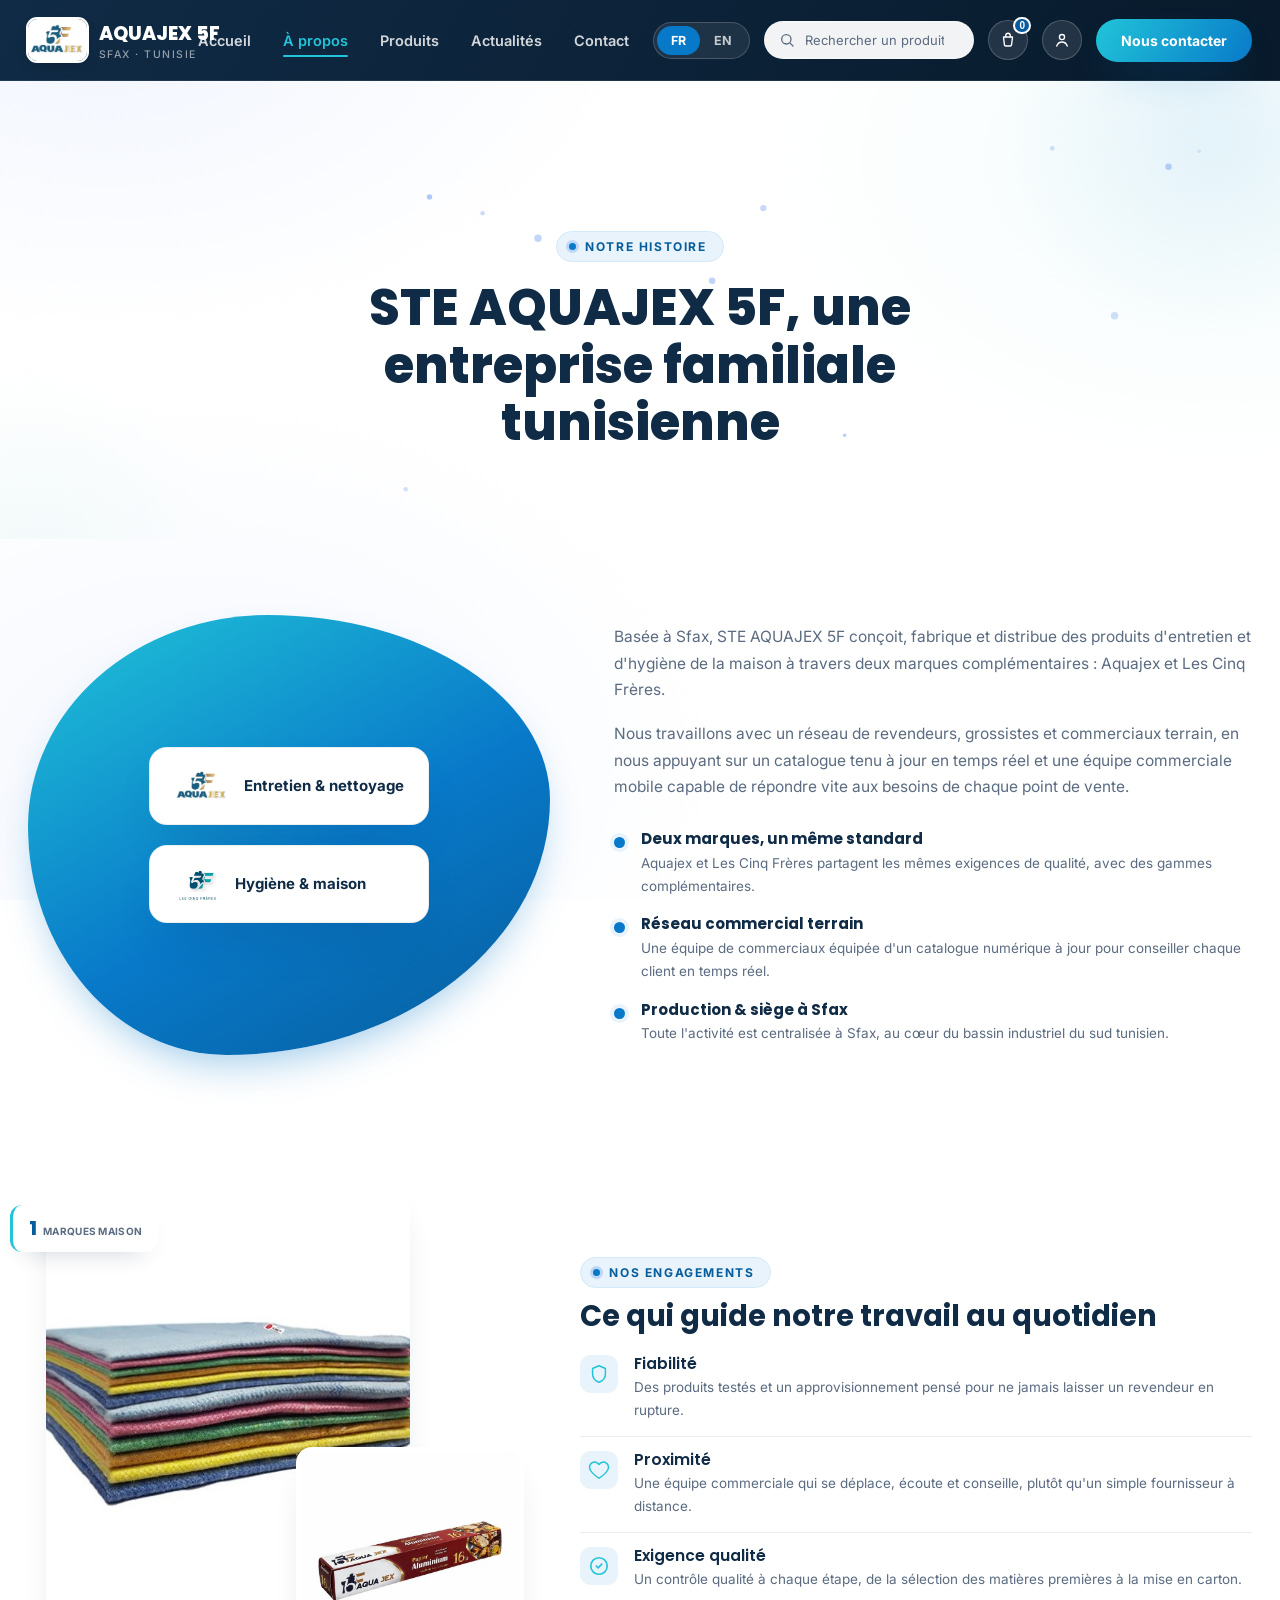
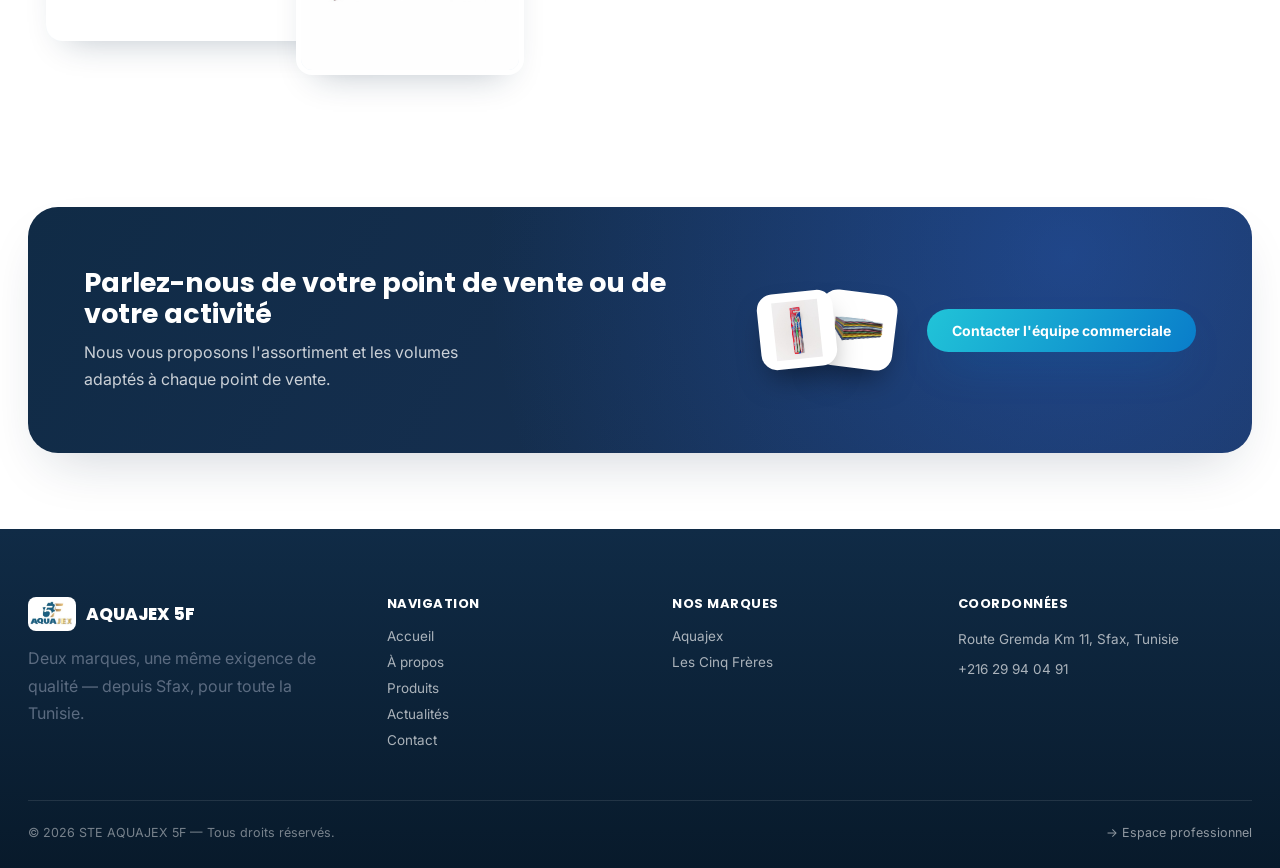
==== commit c4969fec: "Fix the news ticker not scrolling for visitors with OS reduce-motion on A global prefers-reduced-mot" ====
--- a/about.html
+++ b/about.html
@@ -9,7 +9,7 @@
 <link rel="preconnect" href="https://fonts.googleapis.com" />
 <link rel="preconnect" href="https://fonts.gstatic.com" crossorigin />
 <link href="https://fonts.googleapis.com/css2?family=Inter:wght@400;500;600;700&family=Poppins:wght@600;700;800&family=Caveat:wght@600;700&display=swap" rel="stylesheet" />
-<link rel="stylesheet" href="css/style.css?v=61" />
+<link rel="stylesheet" href="css/style.css?v=62" />
 </head>
 <body>
 
@@ -274,7 +274,7 @@
   </div>
 </div>
 
-<script src="js/main.js?v=61"></script>
+<script src="js/main.js?v=62"></script>
 <script>document.getElementById('year').textContent = new Date().getFullYear();</script>
 </body>
 </html>
--- a/css/style.css
+++ b/css/style.css
@@ -3602,4 +3602,9 @@
     animation-iteration-count: 1 !important;
     transition-duration: 0.001ms !important;
   }
-}
+
+  .news-ticker-track {
+    animation-duration: 38s !important;
+    animation-iteration-count: infinite !important;
+  }
+}
